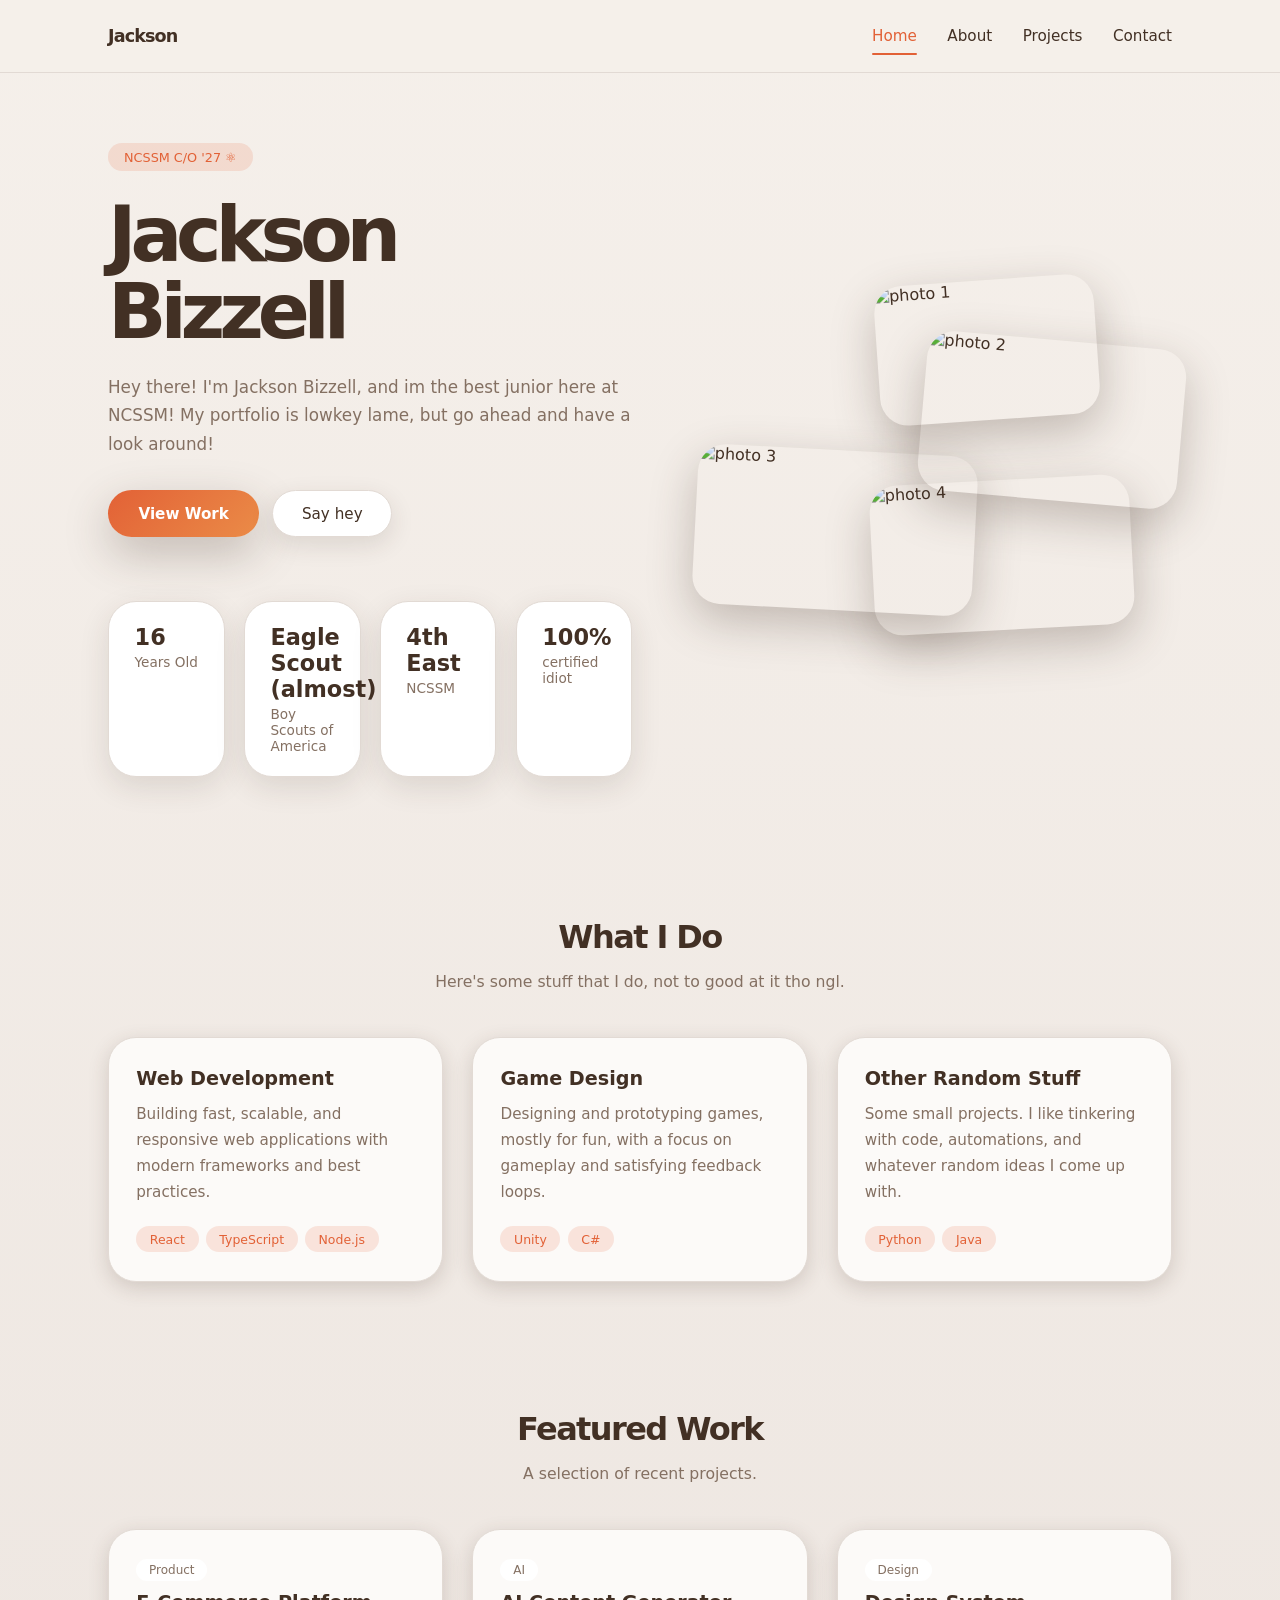
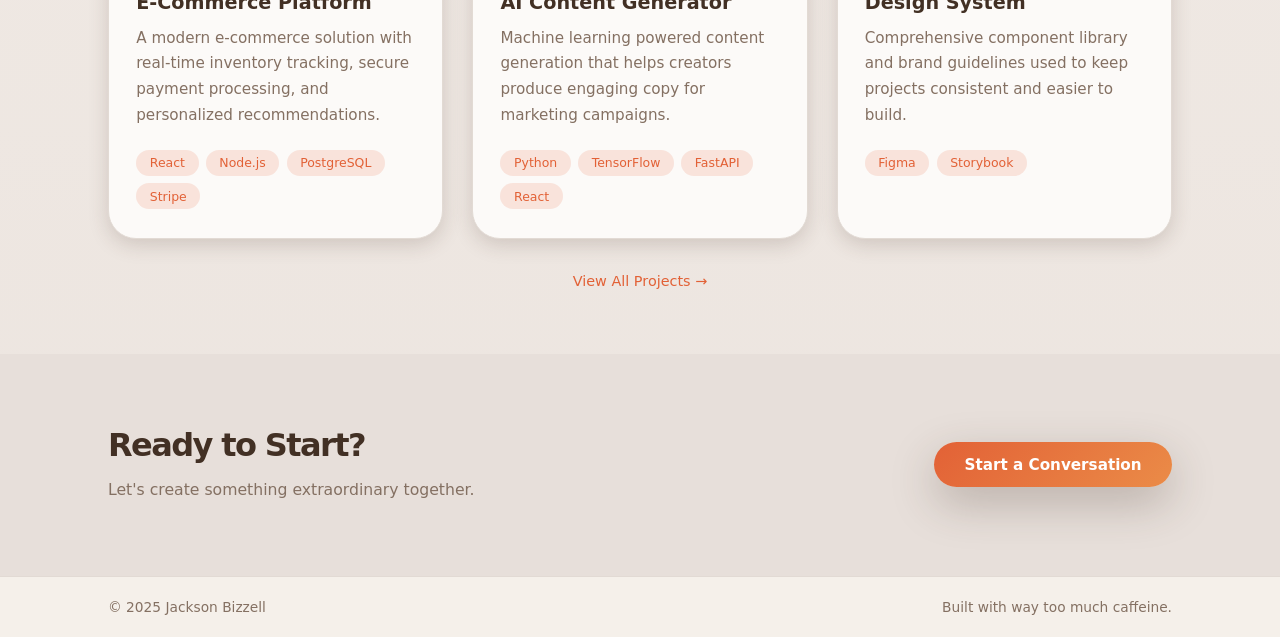
==== index.html @ 586aba02 "Add files via upload" ====
<!DOCTYPE html>
<html lang="en">
<head>
  <meta charset="UTF-8">
  <title>Jackson Bizzell – Portfolio</title>
  <meta name="viewport" content="width=device-width, initial-scale=1">
  <link rel="stylesheet" href="index.css">
</head>
<body>
  <div class="page">
    <header class="site-header">
      <div class="container header-inner">
        <a href="index.html" class="logo">Jackson</a>
        <nav class="nav-links">
          <a href="index.html" class="nav-link current">Home</a>
          <a href="about.html" class="nav-link">About</a>
          <a href="projects.html" class="nav-link">Projects</a>
          <a href="contact.html" class="nav-link">Contact</a>
        </nav>
      </div>
    </header>

    <main class="page-main">
      <section class="section-large hero">
        <div class="container hero-inner">
          <div>
            <div class="hero-badge">
              <span>NCSSM C/O '27 ⚛️</span>
            </div>
            <h1 class="hero-title">Jackson Bizzell</h1>
            <p class="hero-text">
              Hey there! I'm Jackson Bizzell, and im the best junior here at NCSSM!
              My portfolio is lowkey lame, but go ahead and have a look around!
            </p>
            <div class="hero-buttons">
              <a href="projects.html" class="button-primary">View Work</a>
              <a href="contact.html" class="button-outline">Say hey</a>
            </div>

            <div class="stat-row">
              <div class="stat-card">
                <div class="stat-value">16</div>
                <div class="stat-label">Years Old</div>
              </div>
              <div class="stat-card">
                <div class="stat-value">Eagle Scout (almost)</div>
                <div class="stat-label">Boy Scouts of America</div>
              </div>
              <div class="stat-card">
                <div class="stat-value">4th East</div>
                <div class="stat-label">NCSSM</div>
              </div>
              <div class="stat-card">
                <div class="stat-value">100%</div>
                <div class="stat-label">certified idiot</div>
              </div>
            </div>
          </div>

          <div class="hero-photos">
            <div class="hero-photo photo-top-left">
              <img src="sophie.jpeg" alt="photo 1">
            </div>
            <div class="hero-photo photo-top-right">
              <img src="Philmont.jpeg" alt="photo 2">
            </div>
            <div class="hero-photo photo-bottom-left">
              <img src="Ravens.jpeg" alt="photo 3">
            </div>
            <div class="hero-photo photo-bottom-right">
              <img src="Masters.jpeg" alt="photo 4">
            </div>
          </div>
        </div>
      </section>

      <section class="section">
        <div class="container">
          <div class="section-header">
            <h2 class="section-title">What I Do</h2>
            <p class="section-subtitle">
              Here's some stuff that I do, not to good at it tho ngl.
            </p>
          </div>

          <div class="grid-3">
            <article class="service-card">
              <h3 class="service-title">Web Development</h3>
              <p class="service-text">
                Building fast, scalable, and responsive web applications with modern
                frameworks and best practices.
              </p>
              <div class="tag-row">
                <span class="tag-pill">React</span>
                <span class="tag-pill">TypeScript</span>
                <span class="tag-pill">Node.js</span>
              </div>
            </article>

            <article class="service-card">
              <h3 class="service-title">Game Design</h3>
              <p class="service-text">
                Designing and prototyping games, mostly for fun, with a focus on gameplay
                and satisfying feedback loops.
              </p>
              <div class="tag-row">
                <span class="tag-pill">Unity</span>
                <span class="tag-pill">C#</span>
              </div>
            </article>

            <article class="service-card">
              <h3 class="service-title">Other Random Stuff</h3>
              <p class="service-text">
                Some small projects. I like tinkering with code, automations, and whatever
                random ideas I come up with.
              </p>
              <div class="tag-row">
                <span class="tag-pill">Python</span>
                <span class="tag-pill">Java</span>
              </div>
            </article>
          </div>
        </div>
      </section>

      <section class="section">
        <div class="container">
          <div class="section-header">
            <h2 class="section-title">Featured Work</h2>
            <p class="section-subtitle">
              A selection of recent projects.
            </p>
          </div>

          <div class="grid-3">
            <article class="project-card">
              <div class="project-badge">Product</div>
              <h3 class="project-title">E-Commerce Platform</h3>
              <p class="project-text">
                A modern e-commerce solution with real-time inventory tracking, secure
                payment processing, and personalized recommendations.
              </p>
              <div class="tag-row">
                <span class="tag-pill">React</span>
                <span class="tag-pill">Node.js</span>
                <span class="tag-pill">PostgreSQL</span>
                <span class="tag-pill">Stripe</span>
              </div>
            </article>

            <article class="project-card">
              <div class="project-badge">AI</div>
              <h3 class="project-title">AI Content Generator</h3>
              <p class="project-text">
                Machine learning powered content generation that helps creators produce
                engaging copy for marketing campaigns.
              </p>
              <div class="tag-row">
                <span class="tag-pill">Python</span>
                <span class="tag-pill">TensorFlow</span>
                <span class="tag-pill">FastAPI</span>
                <span class="tag-pill">React</span>
              </div>
            </article>

            <article class="project-card">
              <div class="project-badge">Design</div>
              <h3 class="project-title">Design System</h3>
              <p class="project-text">
                Comprehensive component library and brand guidelines used to keep
                projects consistent and easier to build.
              </p>
              <div class="tag-row">
                <span class="tag-pill">Figma</span>
                <span class="tag-pill">Storybook</span>
              </div>
            </article>
          </div>

          <div style="margin-top:2rem; text-align:center;">
            <a href="projects.html" class="button-link">
              <span>View All Projects →</span>
            </a>
          </div>
        </div>
      </section>

      <section class="section-muted cta">
        <div class="container cta-inner">
          <div class="cta-text">
            <h2 class="section-title">Ready to Start?</h2>
            <p class="section-subtitle">
              Let's create something extraordinary together.
            </p>
          </div>
          <div class="cta-buttons">
            <a href="contact.html" class="button-primary">Start a Conversation</a>
          </div>
        </div>
      </section>
    </main>

    <footer class="site-footer">
      <div class="container footer-inner">
        <span>© 2025 Jackson Bizzell</span>
        <span>Built with way too much caffeine.</span>
      </div>
    </footer>
  </div>
</body>
</html>
---- index.css ----
:root {
  --background: hsl(30 35% 94%);
  --foreground: hsl(25 30% 20%);
  --card: hsl(30 40% 98%);
  --muted: hsl(25 20% 88%);
  --muted-foreground: hsl(25 15% 45%);
  --accent: hsl(15 75% 55%);
  --accent-soft: hsla(15, 75%, 55%, 0.15);
  --accent-foreground: hsl(30 40% 98%);
  --border: hsl(25 20% 86%);
  --shadow-subtle: 0 6px 20px rgba(70, 50, 40, 0.18);
  --shadow-soft: 0 16px 45px rgba(70, 50, 40, 0.28);
  --radius-lg: 1.75rem;
  --radius-md: 1.25rem;
  --radius-pill: 999px;
}

*,
*::before,
*::after {
  box-sizing: border-box;
}

html,
body {
  margin: 0;
  padding: 0;
}

body {
  min-height: 100vh;
  font-family: system-ui, -apple-system, BlinkMacSystemFont, "SF Pro Text",
    "Segoe UI", sans-serif;
  color: var(--foreground);
  background: linear-gradient(
      180deg,
      hsl(30 35% 94%) 0%,
      hsl(25 25% 90%) 100%
    );
}

img {
  max-width: 100%;
  display: block;
}

a {
  color: inherit;
  text-decoration: none;
}

.page {
  min-height: 100vh;
  display: flex;
  flex-direction: column;
}

.container {
  width: 100%;
  max-width: 1120px;
  margin-inline: auto;
  padding-inline: 1.75rem;
}

.site-header {
  position: sticky;
  top: 0;
  z-index: 20;
  background: hsla(30, 35%, 94%, 0.96);
  border-bottom: 1px solid var(--border);
  backdrop-filter: blur(14px);
}

.header-inner {
  display: flex;
  align-items: center;
  justify-content: space-between;
  height: 72px;
}

.logo {
  font-size: 1.1rem;
  font-weight: 700;
  letter-spacing: -0.05em;
}

.nav-links {
  display: flex;
  align-items: center;
  gap: 1.9rem;
  font-size: 0.95rem;
}

.nav-link {
  position: relative;
  padding-block: 0.25rem;
}

.nav-link::after {
  content: "";
  position: absolute;
  left: 0;
  bottom: -0.4rem;
  width: 100%;
  height: 2px;
  border-radius: var(--radius-pill);
  background: var(--accent);
  transform-origin: left;
  transform: scaleX(0);
  transition: transform 0.18s ease;
}

.nav-link:hover::after {
  transform: scaleX(1);
}

.nav-link.current {
  color: var(--accent);
}

.nav-link.current::after {
  transform: scaleX(1);
}

.page-main {
  flex: 1;
}

/* Hero */

.section {
  padding-block: 4rem;
}

.section-large {
  padding-block: 4.8rem;
}

.hero {
  padding-top: 4.4rem;
}

.hero-inner {
  display: grid;
  grid-template-columns: minmax(0, 1.4fr) minmax(0, 1.3fr);
  align-items: center;
  gap: 3.3rem;
}

.hero-badge {
  display: inline-flex;
  align-items: center;
  gap: 0.4rem;
  padding: 0.4rem 1rem;
  border-radius: var(--radius-pill);
  background: var(--accent-soft);
  color: var(--accent);
  font-size: 0.8rem;
  font-weight: 500;
  margin-bottom: 1.6rem;
}

.hero-title {
  font-size: clamp(3.5rem, 7vw, 4.8rem);
  line-height: 1;
  letter-spacing: -0.08em;
  font-weight: 800;
  margin: 0 0 1.4rem;
}

.hero-text {
  font-size: 1.05rem;
  line-height: 1.7;
  color: var(--muted-foreground);
  max-width: 34rem;
  margin: 0 0 2rem;
}

.hero-buttons {
  display: flex;
  flex-wrap: wrap;
  gap: 0.8rem;
}

.button-primary {
  display: inline-flex;
  align-items: center;
  justify-content: center;
  padding: 0.85rem 1.9rem;
  border-radius: var(--radius-pill);
  background: linear-gradient(
    135deg,
    hsl(15 75% 55%),
    hsl(25 80% 60%)
  );
  color: white;
  font-size: 0.95rem;
  font-weight: 600;
  box-shadow: var(--shadow-soft);
  border: none;
}

.button-outline {
  display: inline-flex;
  align-items: center;
  justify-content: center;
  padding: 0.82rem 1.8rem;
  border-radius: var(--radius-pill);
  background: white;
  color: var(--foreground);
  font-size: 0.95rem;
  font-weight: 500;
  border: 1px solid var(--border);
  box-shadow: 0 8px 24px rgba(60, 40, 30, 0.12);
}

.button-link {
  display: inline-flex;
  align-items: center;
  gap: 0.3rem;
  font-size: 0.9rem;
  font-weight: 500;
  color: var(--accent);
}

.button-primary:hover,
.button-outline:hover {
  transform: translateY(-1px);
  box-shadow: 0 20px 50px rgba(60, 40, 30, 0.33);
}

/* Hero photos */

.hero-photos {
  position: relative;
  min-height: 320px;
}

.hero-photo {
  position: absolute;
  border-radius: 1.75rem;
  overflow: hidden;
  box-shadow: var(--shadow-soft);
}

.hero-photo img {
  width: 100%;
  height: 100%;
  object-fit: cover;
}

.photo-top-left {
  width: 220px;
  height: 140px;
  top: -20px;
  right: 75px;
  transform: rotate(-4deg);
}

.photo-top-right {
  width: 260px;
  height: 160px;
  top: 40px;
  right: -10px;
  transform: rotate(5deg);
}

.photo-bottom-left {
  width: 280px;
  height: 160px;
  bottom: 10px;
  left: 10px;
  transform: rotate(3deg);
}

.photo-bottom-right {
  width: 260px;
  height: 150px;
  bottom: -10px;
  right: 40px;
  transform: rotate(-3deg);
}

/* Stat row */

.stat-row {
  margin-top: 4rem;
  display: grid;
  grid-template-columns: repeat(4, minmax(0, 1fr));
  gap: 1.2rem;
}

.stat-card {
  padding: 1.4rem 1.6rem;
  background: white;
  border-radius: var(--radius-lg);
  border: 1px solid var(--border);
  box-shadow: 0 10px 30px rgba(60, 40, 30, 0.12);
}

.stat-value {
  font-size: 1.4rem;
  font-weight: 700;
  margin-bottom: 0.25rem;
}

.stat-label {
  font-size: 0.85rem;
  color: var(--muted-foreground);
}

/* Section headers */

.section-header {
  text-align: center;
  max-width: 560px;
  margin: 0 auto 2.6rem;
}

.section-title {
  font-size: 2rem;
  margin: 0 0 0.8rem;
  letter-spacing: -0.05em;
}

.section-subtitle {
  margin: 0;
  font-size: 0.98rem;
  color: var(--muted-foreground);
  line-height: 1.7;
}

/* Cards / grids */

.grid-3 {
  display: grid;
  grid-template-columns: repeat(3, minmax(0, 1fr));
  gap: 1.8rem;
}

.service-card,
.project-card,
.info-card {
  background: var(--card);
  border-radius: var(--radius-lg);
  border: 1px solid var(--border);
  box-shadow: var(--shadow-subtle);
  padding: 1.8rem 1.7rem;
}

.service-title,
.project-title,
.info-title {
  font-size: 1.2rem;
  margin: 0 0 0.75rem;
  font-weight: 600;
}

.service-text,
.project-text,
.info-text {
  margin: 0 0 1.3rem;
  font-size: 0.95rem;
  line-height: 1.7;
  color: var(--muted-foreground);
}

.tag-row {
  display: flex;
  flex-wrap: wrap;
  gap: 0.45rem;
}

.tag-pill {
  padding: 0.35rem 0.85rem;
  border-radius: var(--radius-pill);
  background: var(--accent-soft);
  color: var(--accent);
  font-size: 0.78rem;
  font-weight: 500;
}

/* CTA block */

.section-muted {
  background: var(--muted);
}

.cta {
  padding-block: 4.5rem;
}

.cta-inner {
  display: flex;
  justify-content: space-between;
  align-items: center;
  gap: 1.6rem;
}

.cta-text {
  max-width: 480px;
}

.cta-buttons {
  display: flex;
  flex-wrap: wrap;
  gap: 0.8rem;
}

/* About */

.about-main {
  padding-top: 4.4rem;
}

.about-layout {
  max-width: 720px;
}

.about-title {
  font-size: 3rem;
  margin: 0 0 1.6rem;
  letter-spacing: -0.07em;
}

.about-body {
  font-size: 1.02rem;
  line-height: 1.8;
  color: var(--muted-foreground);
}

.about-body p {
  margin: 0 0 1.3rem;
}

.about-stats-row {
  margin-top: 3rem;
  display: grid;
  grid-template-columns: repeat(3, minmax(0, 1fr));
  gap: 1.6rem;
}

.about-stat-card {
  background: white;
  border-radius: var(--radius-md);
  border: 1px solid var(--border);
  padding: 1.4rem 1.5rem;
  box-shadow: var(--shadow-subtle);
}

.about-stat-value {
  font-size: 1.35rem;
  font-weight: 700;
  margin-bottom: 0.3rem;
}

.about-stat-label {
  font-size: 0.86rem;
  color: var(--muted-foreground);
}

/* Projects page */

.projects-grid {
  margin-top: 2.6rem;
  display: grid;
  grid-template-columns: repeat(3, minmax(0, 1fr));
  gap: 1.8rem;
}

.project-badge {
  display: inline-block;
  margin-bottom: 0.6rem;
  padding: 0.25rem 0.8rem;
  border-radius: var(--radius-pill);
  background: white;
  font-size: 0.75rem;
  color: var(--muted-foreground);
}

/* Contact page */

.contact-main {
  padding-top: 4.4rem;
}

.contact-layout {
  display: grid;
  grid-template-columns: minmax(0, 1.1fr) minmax(0, 1.1fr);
  gap: 3rem;
  align-items: flex-start;
}

.contact-heading {
  font-size: 2rem;
  margin: 0 0 0.9rem;
  letter-spacing: -0.05em;
}

.contact-lead {
  margin: 0;
  font-size: 1rem;
  color: var(--muted-foreground);
  line-height: 1.7;
}

.contact-form {
  background: var(--card);
  border-radius: var(--radius-lg);
  border: 1px solid var(--border);
  padding: 2rem 1.9rem;
  box-shadow: var(--shadow-subtle);
}

.field-group {
  margin-bottom: 1.2rem;
}

.field-label {
  display: block;
  font-size: 0.9rem;
  font-weight: 500;
  margin-bottom: 0.3rem;
}

.field-input,
.field-textarea {
  width: 100%;
  border-radius: 0.9rem;
  border: 1px solid var(--border);
  padding: 0.7rem 0.95rem;
  font-size: 0.94rem;
  font-family: inherit;
  background: white;
}

.field-textarea {
  resize: vertical;
  min-height: 140px;
}

.form-footer {
  margin-top: 1.2rem;
}

/* Footer */

.site-footer {
  border-top: 1px solid var(--border);
  padding-block: 1.4rem;
  background: hsl(30 35% 94%);
}

.footer-inner {
  display: flex;
  align-items: center;
  justify-content: space-between;
  font-size: 0.86rem;
  color: var(--muted-foreground);
}

/* Responsive */

@media (max-width: 960px) {
  .hero-inner {
    grid-template-columns: minmax(0, 1fr);
  }

  .hero-photos {
    order: -1;
    min-height: 260px;
    margin-bottom: 1.4rem;
  }

  .photo-top-left {
    top: 0;
    right: auto;
    left: 28px;
  }

  .photo-top-right {
    top: 28px;
    right: 24px;
  }

  .photo-bottom-left {
    bottom: 0;
    left: 32px;
  }

  .photo-bottom-right {
    bottom: -8px;
    right: 32px;
  }

  .stat-row {
    grid-template-columns: repeat(2, minmax(0, 1fr));
  }

  .grid-3,
  .projects-grid {
    grid-template-columns: repeat(2, minmax(0, 1fr));
  }

  .about-stats-row {
    grid-template-columns: repeat(2, minmax(0, 1fr));
  }

  .cta-inner {
    flex-direction: column;
    align-items: flex-start;
  }

  .contact-layout {
    grid-template-columns: minmax(0, 1fr);
  }
}

@media (max-width: 720px) {
  .header-inner {
    padding-inline: 0.4rem;
  }

  .nav-links {
    gap: 1.1rem;
    font-size: 0.86rem;
  }

  .hero {
    padding-top: 3.6rem;
  }

  .stat-row {
    grid-template-columns: minmax(0, 1fr);
  }

  .grid-3,
  .projects-grid {
    grid-template-columns: minmax(0, 1fr);
  }

  .about-title {
    font-size: 2.4rem;
  }

  .footer-inner {
    flex-direction: column;
    align-items: flex-start;
    gap: 0.5rem;
  }
}
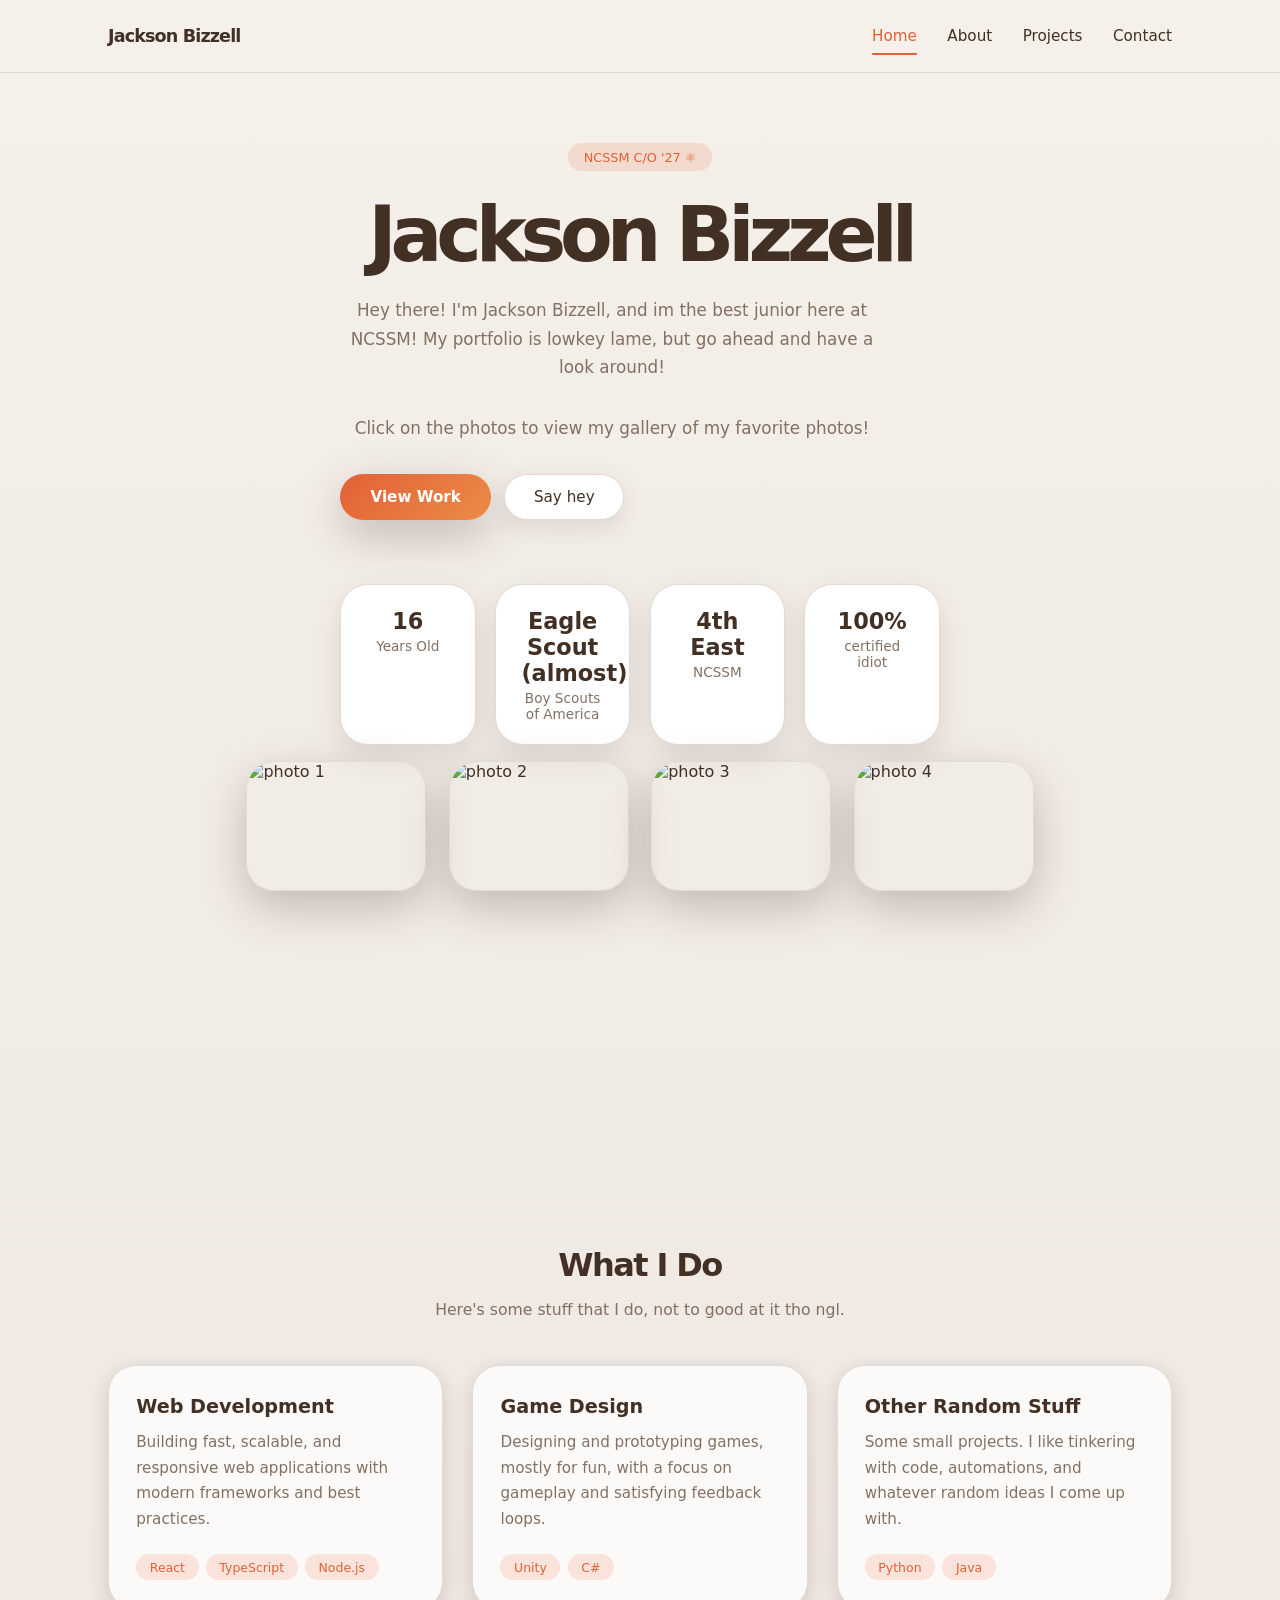
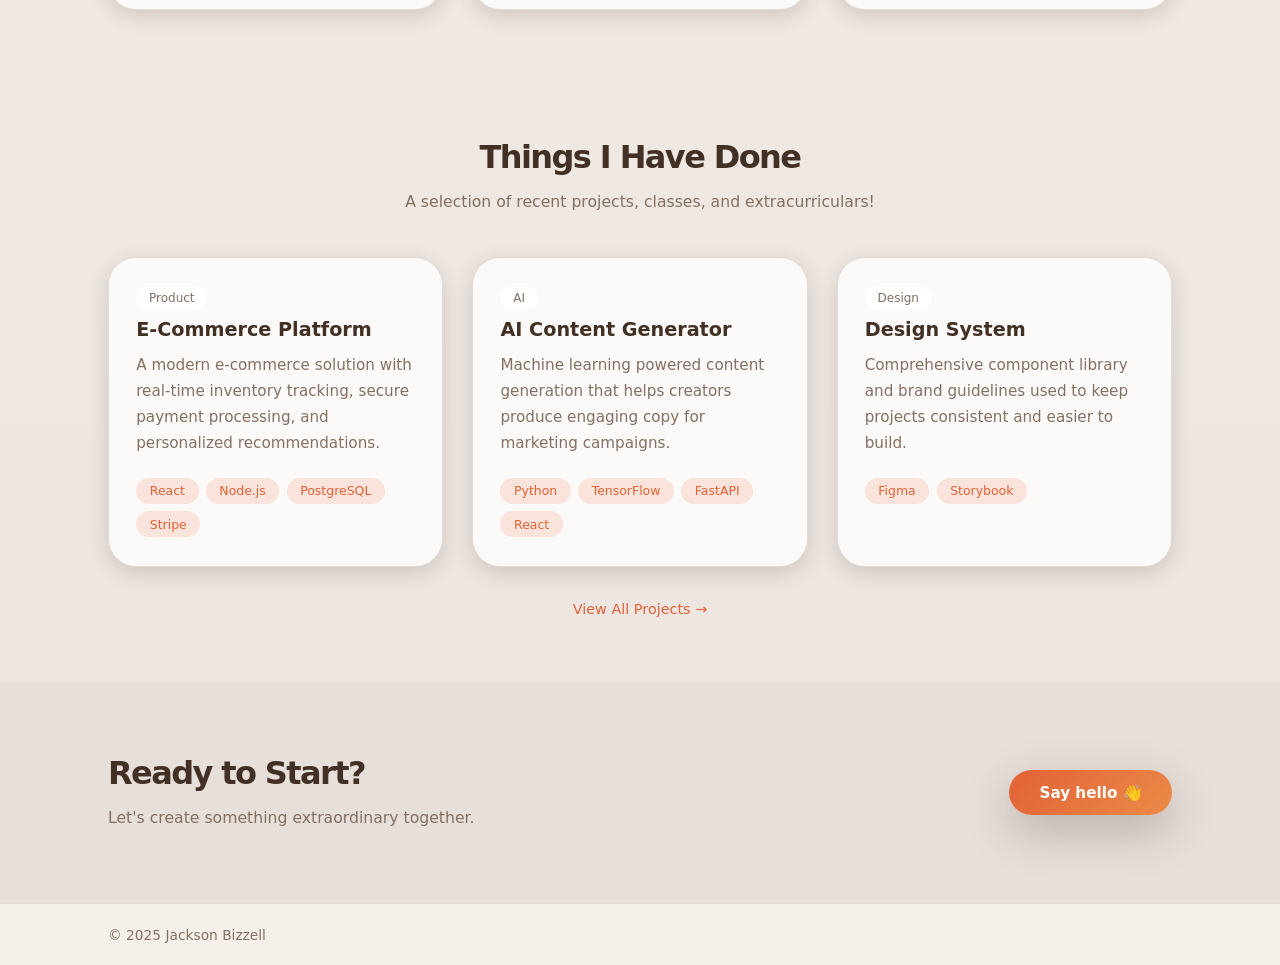
==== commit 417d7ae8: "Updates to various features + implementation of photo gallery" ====
--- a/index.html
+++ b/index.html
@@ -6,11 +6,12 @@
   <meta name="viewport" content="width=device-width, initial-scale=1">
   <link rel="stylesheet" href="index.css">
 </head>
+
 <body>
   <div class="page">
     <header class="site-header">
       <div class="container header-inner">
-        <a href="index.html" class="logo">Jackson</a>
+        <a href="index.html" class="logo">Jackson Bizzell</a>
         <nav class="nav-links">
           <a href="index.html" class="nav-link current">Home</a>
           <a href="about.html" class="nav-link">About</a>
@@ -32,6 +33,9 @@
               Hey there! I'm Jackson Bizzell, and im the best junior here at NCSSM!
               My portfolio is lowkey lame, but go ahead and have a look around!
             </p>
+            <p class="hero-text">
+              Click on the photos to view my gallery of my favorite photos!
+            </p>
             <div class="hero-buttons">
               <a href="projects.html" class="button-primary">View Work</a>
               <a href="contact.html" class="button-outline">Say hey</a>
@@ -58,19 +62,23 @@
           </div>
 
           <div class="hero-photos">
-            <div class="hero-photo photo-top-left">
+            <div class="hero-photo" data-title="Sophie" data-subtitle="Hanging out">
               <img src="sophie.jpeg" alt="photo 1">
             </div>
-            <div class="hero-photo photo-top-right">
+          
+            <div class="hero-photo" data-title="Philmont" data-subtitle="Hiking trip">
               <img src="Philmont.jpeg" alt="photo 2">
             </div>
-            <div class="hero-photo photo-bottom-left">
+          
+            <div class="hero-photo" data-title="Ravens Game" data-subtitle="Great day!">
               <img src="Ravens.jpeg" alt="photo 3">
             </div>
-            <div class="hero-photo photo-bottom-right">
+          
+            <div class="hero-photo" data-title="Masters" data-subtitle="Golf vibes">
               <img src="Masters.jpeg" alt="photo 4">
             </div>
           </div>
+          
         </div>
       </section>
 
@@ -127,9 +135,9 @@
       <section class="section">
         <div class="container">
           <div class="section-header">
-            <h2 class="section-title">Featured Work</h2>
+            <h2 class="section-title">Things I Have Done</h2>
             <p class="section-subtitle">
-              A selection of recent projects.
+              A selection of recent projects, classes, and extracurriculars!
             </p>
           </div>
 
@@ -195,7 +203,7 @@
             </p>
           </div>
           <div class="cta-buttons">
-            <a href="contact.html" class="button-primary">Start a Conversation</a>
+            <a href="contact.html" class="button-primary">Say hello 👋</a>
           </div>
         </div>
       </section>
@@ -204,9 +212,30 @@
     <footer class="site-footer">
       <div class="container footer-inner">
         <span>© 2025 Jackson Bizzell</span>
-        <span>Built with way too much caffeine.</span>
       </div>
     </footer>
   </div>
+
+  <!-- ========== PHOTO GALLERY ========== -->
+  <div id="photoModal" class="modal">
+    <div class="modal-content">
+  
+      <h2 class="modal-heading">My Photo Gallery!</h2>
+      <span class="modal-close">&times;</span>
+  
+      <div class="modal-arrow left-arrow">&#10094;</div>
+      <div class="modal-arrow right-arrow">&#10095;</div>
+  
+      <img id="modalImage" />
+  
+      <div class="modal-caption">
+        <h3 id="modalTitle"></h3>
+        <p id="modalSubtitle"></p>
+      </div>
+    </div>
+  </div>
+
+
+<script src="gallery.js"></script>
 </body>
 </html>
--- a/index.css
+++ b/index.css
@@ -140,11 +140,10 @@
   padding-top: 4.4rem;
 }
 
-.hero-inner {
-  display: grid;
-  grid-template-columns: minmax(0, 1.4fr) minmax(0, 1.3fr);
-  align-items: center;
-  gap: 3.3rem;
+.hero-inner > div:first-child {
+  text-align: center;
+  max-width: 600px;
+  margin: 0 auto;
 }
 
 .hero-badge {
@@ -231,23 +230,43 @@
 
 /* Hero photos */
 
+/* --- FIXED HERO PHOTO LAYOUT --- */
+
 .hero-photos {
   position: relative;
-  min-height: 320px;
-}
-
+  min-height: 360px;
+  display: flex;
+  justify-content: center;
+  gap: 1.4rem;
+  flex-wrap: wrap;
+  padding-top: 1rem;
+}
+
+/* Uniform card-style photos instead of chaos */
 .hero-photo {
-  position: absolute;
-  border-radius: 1.75rem;
+  width: 180px;
+  height: 130px;
+  border-radius: var(--radius-lg);
   overflow: hidden;
   box-shadow: var(--shadow-soft);
+  border: 1px solid var(--border);
+  cursor: pointer;
+  transition: transform 0.2s ease, box-shadow 0.2s ease;
+  position: relative;
+}
+
+.hero-photo:hover {
+  transform: translateY(-4px);
+  box-shadow: 0 22px 55px rgba(40, 25, 15, 0.28);
 }
 
 .hero-photo img {
+  object-fit: cover;
+  display: block;
   width: 100%;
   height: 100%;
-  object-fit: cover;
-}
+}
+
 
 .photo-top-left {
   width: 220px;
@@ -329,6 +348,32 @@
   color: var(--muted-foreground);
   line-height: 1.7;
 }
+
+.pill-container {
+  width: 100%;
+  display: flex;
+  justify-content: center;
+  margin-top: 5rem;
+  margin-bottom: 0.5rem;
+}
+
+.pill {
+  width: 92%;
+  max-width: 1280px;
+  aspect-ratio: 4 / 1.3;
+  background: var(--card);
+  border-radius: 20px;
+  overflow: hidden;
+  box-shadow: var(--shadow-soft);
+  border: 1px solid var(--border);
+}
+
+.pill img {
+  width: 100%;
+  height: 100%;
+  object-fit: cover;
+}
+
 
 /* Cards / grids */
 
@@ -410,7 +455,7 @@
 /* About */
 
 .about-main {
-  padding-top: 4.4rem;
+  padding-top: 1rem;
 }
 
 .about-layout {
@@ -543,8 +588,6 @@
   margin-top: 1.2rem;
 }
 
-/* Footer */
-
 .site-footer {
   border-top: 1px solid var(--border);
   padding-block: 1.4rem;
@@ -649,3 +692,112 @@
     gap: 0.5rem;
   }
 }
+
+/* ==== MODAL GALLERY ==== */
+
+.modal {
+  display: none;
+  position: fixed;
+  inset: 0;
+  background: rgba(0, 0, 0, 0.65);
+  backdrop-filter: blur(4px);
+  z-index: 999;
+  justify-content: center;
+  align-items: center;
+}
+
+.modal-content {
+  width: 75vw;
+  max-width: 1000px;
+  background: white;
+  border-radius: var(--radius-lg);
+  overflow: hidden;
+  box-shadow: var(--shadow-soft);
+  animation: fadeIn 0.25s ease;
+}
+
+.modal-heading {
+  margin: 0;
+  padding: 1rem 1.5rem 0.5rem;
+  font-size: 1.8rem;
+  font-weight: 700;
+  text-align: center;
+  color: var(--foreground);
+}
+
+
+.modal-close {
+  position: absolute;
+  top: 1.1rem;
+  right: 1.3rem;
+  font-size: 2rem;
+  cursor: pointer;
+  color: white;
+}
+
+.modal-content img {
+  width: 100%;
+  height: 70vh;
+  object-fit: cover;
+}
+
+.modal-caption {
+  padding: 1.2rem 1.6rem;
+  background: var(--card);
+  border-top: 1px solid var(--border);
+}
+
+.modal-caption h3 {
+  margin: 0 0 0.3rem 0;
+  font-size: 1.3rem;
+}
+
+.modal-caption p {
+  margin: 0;
+  font-size: 0.95rem;
+  color: var(--muted-foreground);
+}
+
+@keyframes fadeIn {
+  from { opacity: 0; transform: scale(0.95); }
+  to { opacity: 1; transform: scale(1); }
+}
+
+/* ===== SLIDESHOW ARROWS ===== */
+
+.modal-arrow {
+  position: absolute;
+  top: 50%;
+  transform: translateY(-50%);
+  font-size: 3rem;
+  font-weight: bold;
+  color: rgba(255, 255, 255, 0.8);
+  cursor: pointer;
+  padding: 0.5rem 1rem;
+  user-select: none;
+  transition: opacity 0.2s ease;
+  z-index: 1001;
+}
+
+.modal-arrow:hover {
+  color: white;
+}
+
+.left-arrow {
+  left: 1rem;
+}
+
+.right-arrow {
+  right: 1rem;
+}
+
+/* smooth fade animation between slides */
+.modal-image-fade {
+  animation: fadeSlide 0.25s ease;
+}
+
+@keyframes fadeSlide {
+  from { opacity: 0; }
+  to { opacity: 1; }
+}
+
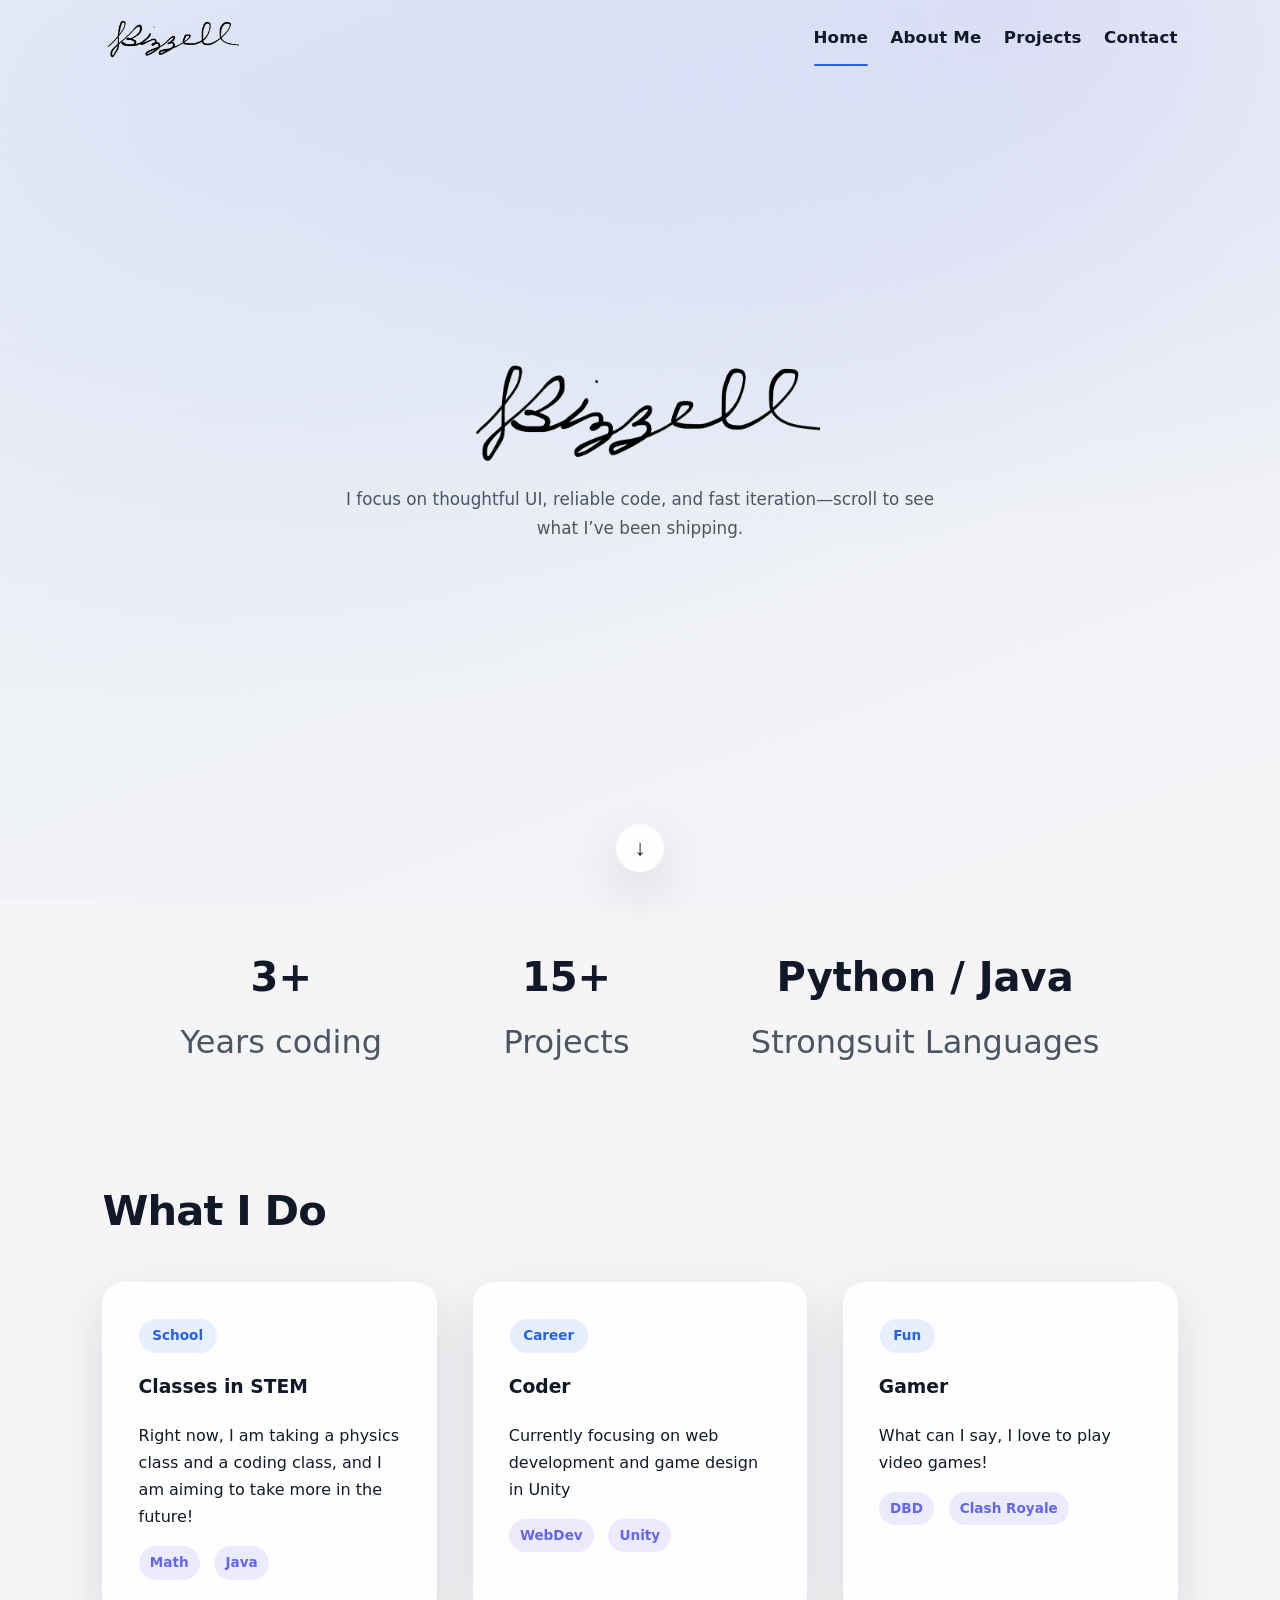
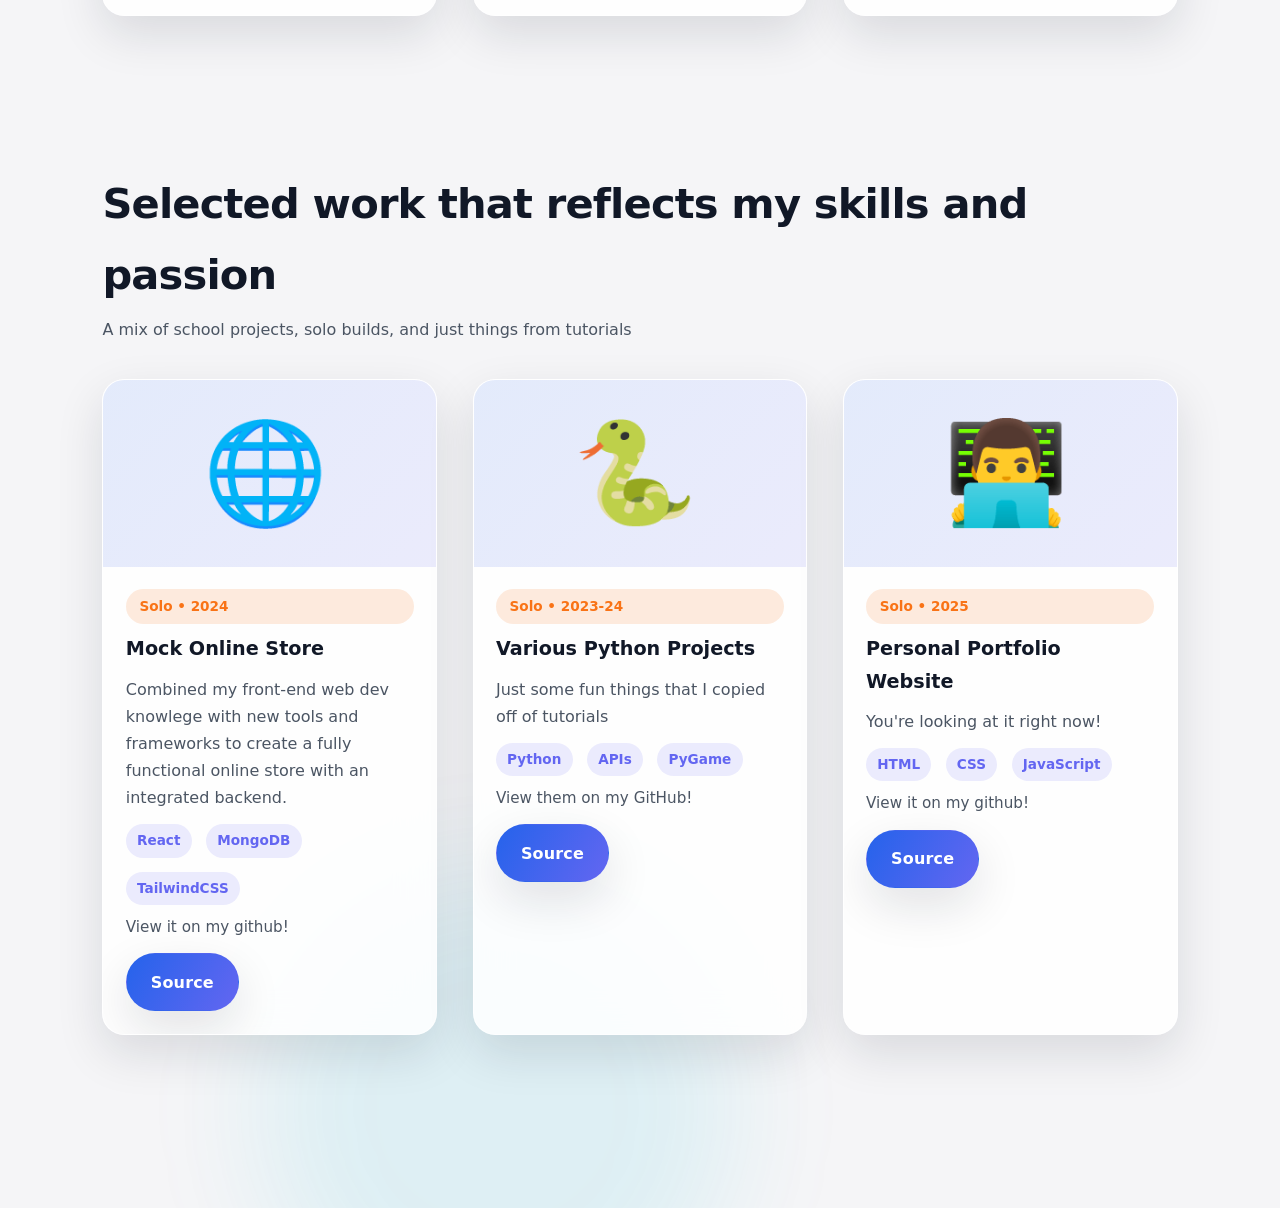
==== commit dae1e098: "Finished Protfolio Website Prototype" ====
--- a/index.html
+++ b/index.html
@@ -2,240 +2,216 @@
 <html lang="en">
 <head>
   <meta charset="UTF-8">
+  <meta name="viewport" content="width=device-width, initial-scale=1.0">
   <title>Jackson Bizzell – Portfolio</title>
-  <meta name="viewport" content="width=device-width, initial-scale=1">
   <link rel="stylesheet" href="index.css">
 </head>
-
 <body>
   <div class="page">
     <header class="site-header">
       <div class="container header-inner">
-        <a href="index.html" class="logo">Jackson Bizzell</a>
-        <nav class="nav-links">
-          <a href="index.html" class="nav-link current">Home</a>
-          <a href="about.html" class="nav-link">About</a>
-          <a href="projects.html" class="nav-link">Projects</a>
-          <a href="contact.html" class="nav-link">Contact</a>
+        <a class="logo" href="index.html">
+          <img src="photos/signature.png" alt="Jackson Bizzell signature">
+          <span class="sr-only">Jackson Bizzell</span>
+        </a>
+        <nav class="nav-links" id="navMenu">
+          <a class="nav-link active" href="index.html">Home</a>
+          <a class="nav-link" href="about.html">About Me</a>
+          <a class="nav-link" href="projects.html">Projects</a>
+          <a class="nav-link" href="contact.html">Contact</a>
         </nav>
+        <button class="nav-toggle" id="navToggle" aria-label="Toggle menu">
+          …
+        </button>
       </div>
     </header>
 
+    <div class="bg-accents">
+      <div class="blob blob-1"></div>
+      <div class="blob blob-2"></div>
+      <div class="blob blob-3"></div>
+    </div>
+
     <main class="page-main">
-      <section class="section-large hero">
-        <div class="container hero-inner">
-          <div>
-            <div class="hero-badge">
-              <span>NCSSM C/O '27 ⚛️</span>
-            </div>
-            <h1 class="hero-title">Jackson Bizzell</h1>
-            <p class="hero-text">
-              Hey there! I'm Jackson Bizzell, and im the best junior here at NCSSM!
-              My portfolio is lowkey lame, but go ahead and have a look around!
-            </p>
-            <p class="hero-text">
-              Click on the photos to view my gallery of my favorite photos!
-            </p>
-            <div class="hero-buttons">
-              <a href="projects.html" class="button-primary">View Work</a>
-              <a href="contact.html" class="button-outline">Say hey</a>
-            </div>
-
-            <div class="stat-row">
-              <div class="stat-card">
-                <div class="stat-value">16</div>
-                <div class="stat-label">Years Old</div>
-              </div>
-              <div class="stat-card">
-                <div class="stat-value">Eagle Scout (almost)</div>
-                <div class="stat-label">Boy Scouts of America</div>
-              </div>
-              <div class="stat-card">
-                <div class="stat-value">4th East</div>
-                <div class="stat-label">NCSSM</div>
-              </div>
-              <div class="stat-card">
-                <div class="stat-value">100%</div>
-                <div class="stat-label">certified idiot</div>
-              </div>
-            </div>
-          </div>
-
-          <div class="hero-photos">
-            <div class="hero-photo" data-title="Sophie" data-subtitle="Hanging out">
-              <img src="sophie.jpeg" alt="photo 1">
-            </div>
-          
-            <div class="hero-photo" data-title="Philmont" data-subtitle="Hiking trip">
-              <img src="Philmont.jpeg" alt="photo 2">
-            </div>
-          
-            <div class="hero-photo" data-title="Ravens Game" data-subtitle="Great day!">
-              <img src="Ravens.jpeg" alt="photo 3">
-            </div>
-          
-            <div class="hero-photo" data-title="Masters" data-subtitle="Golf vibes">
-              <img src="Masters.jpeg" alt="photo 4">
-            </div>
-          </div>
-          
+      <section class="hero">
+        <div class="container">
+          <div class="hero-media">
+            <img src="photos/background.jpg" alt="Hero background">
+            <div class="hero-overlay"></div>
+            <div class="hero-content">
+              <div class="hero-text-block hero-text-overlay reveal-left">
+                <h1 class="hero-title">Hey there 👋,</h1>
+                <h1 class="hero-title"> I'm Jackson</h1>
+                <p class="hero-subtitle">I'm a student interested in every aspect of tech!</p>
+                <div class="hero-actions reveal-up reveal-delay-1">
+                  <a class="btn btn-primary" href="projects.html">View My Work</a>
+                  <a class="btn btn-ghost" href="contact.html">Contact Me</a>
+                </div>
+              </div>
+
+              <div class="hero-mini-cards reveal-right">
+                <div class="mini-card with-bg-thumb reveal-up">
+                  <div class="mini-card-body">
+                    <h4>16</h4>
+                    <p>Years old</p>
+                  </div>
+                </div>
+                <div class="mini-card with-bg-thumb reveal-up reveal-delay-1">
+                  <div class="mini-card-body">
+                    <h4>NCSSM</h4>
+                    <p>C/O 2027</p>
+                  </div>
+                </div>
+                <div class="mini-card with-bg-thumb reveal-up reveal-delay-2">
+                  <div class="mini-card-body">
+                    <h4>Eagle Scout</h4>
+                    <p>Troop 124, Clayton, NC</p>
+                  </div>
+                </div>
+              </div>
+            </div>
+          </div>
         </div>
       </section>
 
+      
+
       <section class="section">
         <div class="container">
-          <div class="section-header">
-            <h2 class="section-title">What I Do</h2>
-            <p class="section-subtitle">
-              Here's some stuff that I do, not to good at it tho ngl.
-            </p>
-          </div>
-
-          <div class="grid-3">
-            <article class="service-card">
-              <h3 class="service-title">Web Development</h3>
-              <p class="service-text">
-                Building fast, scalable, and responsive web applications with modern
-                frameworks and best practices.
-              </p>
-              <div class="tag-row">
-                <span class="tag-pill">React</span>
-                <span class="tag-pill">TypeScript</span>
-                <span class="tag-pill">Node.js</span>
-              </div>
-            </article>
-
-            <article class="service-card">
-              <h3 class="service-title">Game Design</h3>
-              <p class="service-text">
-                Designing and prototyping games, mostly for fun, with a focus on gameplay
-                and satisfying feedback loops.
-              </p>
-              <div class="tag-row">
-                <span class="tag-pill">Unity</span>
-                <span class="tag-pill">C#</span>
-              </div>
-            </article>
-
-            <article class="service-card">
-              <h3 class="service-title">Other Random Stuff</h3>
-              <p class="service-text">
-                Some small projects. I like tinkering with code, automations, and whatever
-                random ideas I come up with.
-              </p>
-              <div class="tag-row">
-                <span class="tag-pill">Python</span>
-                <span class="tag-pill">Java</span>
-              </div>
-            </article>
+          <div class="stat-row hero-stats">
+            <div class="stat-card reveal-up">
+              <div class="stat-value">3+</div>
+              <div class="stat-label">Years coding</div>
+            </div>
+            <div class="stat-card reveal-up reveal-delay-1">
+              <div class="stat-value">15+</div>
+              <div class="stat-label">Projects</div>
+            </div>
+            <div class="stat-card reveal-up reveal-delay-2">
+              <div class="stat-value">Python / Java</div>
+              <div class="stat-label">Strongsuit Languages</div>
+            </div>
           </div>
         </div>
       </section>
 
-      <section class="section">
+      <section class="section" id="focus">
         <div class="container">
-          <div class="section-header">
-            <h2 class="section-title">Things I Have Done</h2>
-            <p class="section-subtitle">
-              A selection of recent projects, classes, and extracurriculars!
-            </p>
-          </div>
-
-          <div class="grid-3">
-            <article class="project-card">
-              <div class="project-badge">Product</div>
-              <h3 class="project-title">E-Commerce Platform</h3>
-              <p class="project-text">
-                A modern e-commerce solution with real-time inventory tracking, secure
-                payment processing, and personalized recommendations.
-              </p>
-              <div class="tag-row">
-                <span class="tag-pill">React</span>
-                <span class="tag-pill">Node.js</span>
-                <span class="tag-pill">PostgreSQL</span>
-                <span class="tag-pill">Stripe</span>
+          <div class="section-header reveal-up">
+            <h2 class="section-title">What I Do</h2>
+          </div>
+          <div class="grid grid-3">
+            <article class="card reveal-up">
+              <div class="pill">School</div>
+              <h3>Classes in STEM</h3>
+              <p>Right now, I am taking a physics class and a coding class, and I am aiming to take more in the future!</p>
+              <div class="project-actions">
+                <span class="tag">Math</span>
+                <span class="tag">Java</span>
               </div>
             </article>
-
-            <article class="project-card">
-              <div class="project-badge">AI</div>
-              <h3 class="project-title">AI Content Generator</h3>
-              <p class="project-text">
-                Machine learning powered content generation that helps creators produce
-                engaging copy for marketing campaigns.
-              </p>
-              <div class="tag-row">
-                <span class="tag-pill">Python</span>
-                <span class="tag-pill">TensorFlow</span>
-                <span class="tag-pill">FastAPI</span>
-                <span class="tag-pill">React</span>
+            <article class="card reveal-up reveal-delay-1">
+              <div class="pill">Career</div>
+              <h3>Coder</h3>
+              <p>Currently focusing on web development and game design in Unity</p>
+              <div class="project-actions">
+                <span class="tag">WebDev</span>
+                <span class="tag">Unity</span>
               </div>
             </article>
-
-            <article class="project-card">
-              <div class="project-badge">Design</div>
-              <h3 class="project-title">Design System</h3>
-              <p class="project-text">
-                Comprehensive component library and brand guidelines used to keep
-                projects consistent and easier to build.
-              </p>
-              <div class="tag-row">
-                <span class="tag-pill">Figma</span>
-                <span class="tag-pill">Storybook</span>
+            <article class="card reveal-up reveal-delay-2">
+              <div class="pill">Fun</div>
+              <h3>Gamer</h3>
+              <p>What can I say, I love to play video games!</p>
+              <div class="project-actions">
+                <span class="tag">DBD</span>
+                <span class="tag">Clash Royale</span>
               </div>
             </article>
-          </div>
-
-          <div style="margin-top:2rem; text-align:center;">
-            <a href="projects.html" class="button-link">
-              <span>View All Projects →</span>
-            </a>
           </div>
         </div>
       </section>
 
-      <section class="section-muted cta">
-        <div class="container cta-inner">
-          <div class="cta-text">
-            <h2 class="section-title">Ready to Start?</h2>
-            <p class="section-subtitle">
-              Let's create something extraordinary together.
-            </p>
-          </div>
-          <div class="cta-buttons">
-            <a href="contact.html" class="button-primary">Say hello 👋</a>
-          </div>
-        </div>
-      </section>
+      <section class="section">
+        <section class="section">
+          <div class="container">
+            <div class="section-header reveal-up">
+              <h1 class="section-title">Selected work that reflects my skills and passion</h1>
+              <p class="section-subtitle">A mix of school projects, solo builds, and just things from tutorials</p>
+            </div>
+  
+            <div class="project-grid">
+              <article class="card project-card reveal-up">
+                <div class="project-media">
+                  🌐
+                </div>
+                <div class="project-body">
+                  <div class="pill tag-warm">Solo • 2024</div>
+                  <h3 class="project-title">Mock Online Store</h3>
+                  <p class="project-text">Combined my front-end web dev knowlege with new tools and frameworks to create a fully functional online store with an integrated backend.</p>
+                  <div class="project-actions">
+                    <span class="tag">React</span>
+                    <span class="tag">MongoDB</span>
+                    <span class="tag">TailwindCSS</span>
+                  </div>
+                  <div class="project-meta">View it on my github!</div>
+                  <div class="project-actions">
+                    <a class="btn btn-primary" href="">Source</a>
+                  </div>
+                </div>
+              </article>
+  
+              <article class="card project-card reveal-up reveal-delay-1">
+                <div class="project-media">
+                  🐍
+                </div>
+                <div class="project-body">
+                  <div class="pill tag-warm">Solo • 2023-24</div>
+                  <h3 class="project-title">Various Python Projects</h3>
+                  <p class="project-text">Just some fun things that I copied off of tutorials</p>
+                  <div class="project-actions">
+                    <span class="tag">Python</span>
+                    <span class="tag">APIs</span>
+                    <span class="tag">PyGame</span>
+                  </div>
+                  <div class="project-meta">View them on my GitHub!</div>
+                  <div class="project-actions">
+                    <a class="btn btn-primary" href="https://github.com/J-Bizzy/Python_Project">Source</a>
+                  </div>
+                </div>
+              </article>
+  
+              <article class="card project-card reveal-up reveal-delay-2">
+                <div class="project-media">
+                  👨‍💻
+                </div>
+                <div class="project-body">
+                  <div class="pill tag-warm">Solo • 2025</div>
+                  <h3 class="project-title">Personal Portfolio Website</h3>
+                  <p class="project-text">You're looking at it right now!</p>
+                  <div class="project-actions">
+                    <span class="tag">HTML</span>
+                    <span class="tag">CSS</span>
+                    <span class="tag">JavaScript</span>
+                  </div>
+                  <div class="project-meta">View it on my github!</div>
+                  <div class="project-actions">
+                    <a class="btn btn-primary" href="https://github.com/J-Bizzy/J-Bizzy.github.io">Source</a>
+                  </div>
+                </div>
+              </article>
+            </div>
+          </div>
+        </section>
     </main>
 
     <footer class="site-footer">
-      <div class="container footer-inner">
+      <div class="container footer-inner reveal-up">
         <span>© 2025 Jackson Bizzell</span>
+        <span>Have a great rest of your day 🙂</span>
       </div>
     </footer>
   </div>
-
-  <!-- ========== PHOTO GALLERY ========== -->
-  <div id="photoModal" class="modal">
-    <div class="modal-content">
-  
-      <h2 class="modal-heading">My Photo Gallery!</h2>
-      <span class="modal-close">&times;</span>
-  
-      <div class="modal-arrow left-arrow">&#10094;</div>
-      <div class="modal-arrow right-arrow">&#10095;</div>
-  
-      <img id="modalImage" />
-  
-      <div class="modal-caption">
-        <h3 id="modalTitle"></h3>
-        <p id="modalSubtitle"></p>
-      </div>
-    </div>
-  </div>
-
-
-<script src="gallery.js"></script>
+  <script src="main.js"></script>
 </body>
 </html>
--- a/index.css
+++ b/index.css
@@ -1,18 +1,36 @@
 :root {
-  --background: hsl(30 35% 94%);
-  --foreground: hsl(25 30% 20%);
-  --card: hsl(30 40% 98%);
-  --muted: hsl(25 20% 88%);
-  --muted-foreground: hsl(25 15% 45%);
-  --accent: hsl(15 75% 55%);
-  --accent-soft: hsla(15, 75%, 55%, 0.15);
-  --accent-foreground: hsl(30 40% 98%);
-  --border: hsl(25 20% 86%);
-  --shadow-subtle: 0 6px 20px rgba(70, 50, 40, 0.18);
-  --shadow-soft: 0 16px 45px rgba(70, 50, 40, 0.28);
-  --radius-lg: 1.75rem;
-  --radius-md: 1.25rem;
+  /* Color system */
+  --bg: #f5f5f7;
+  --bg-alt: #eef1f6;
+  --text-main: #111827;
+  --text-muted: #4b5563;
+  --accent: #2563eb;
+  --accent-2: #6366f1;
+  --accent-warm: #f97316;
+  --card-bg: rgba(255, 255, 255, 0.85);
+  --card-border: rgba(255, 255, 255, 0.6);
+  --shadow-soft: 0 18px 48px rgba(17, 24, 39, 0.12);
+  --shadow-strong: 0 30px 70px rgba(17, 24, 39, 0.18);
+
+  /* Typography */
+  --font-size-body: 1rem;
+  --font-size-sm: 0.92rem;
+  --font-size-h1: clamp(3rem, 6vw, 4.2rem);
+  --font-size-h2: clamp(2rem, 4vw, 2.6rem);
+  --font-size-h3: 1.25rem;
+
+  /* Radius & spacing */
+  --radius-lg: 22px;
+  --radius-md: 14px;
   --radius-pill: 999px;
+  --space-xs: 0.5rem;
+  --space-sm: 0.9rem;
+  --space-md: 1.4rem;
+  --space-lg: 2.2rem;
+  --space-xl: 3.2rem;
+  --reveal-distance: 26px;
+  --reveal-duration: 0.75s;
+  --reveal-ease: cubic-bezier(0.22, 1, 0.36, 1);
 }
 
 *,
@@ -28,20 +46,18 @@
 }
 
 body {
+  background: var(--bg);
+  color: var(--text-main);
+  font-family: "Inter", system-ui, -apple-system, BlinkMacSystemFont, "Segoe UI", sans-serif;
+  font-size: var(--font-size-body);
+  line-height: 1.7;
+  -webkit-font-smoothing: antialiased;
   min-height: 100vh;
-  font-family: system-ui, -apple-system, BlinkMacSystemFont, "SF Pro Text",
-    "Segoe UI", sans-serif;
-  color: var(--foreground);
-  background: linear-gradient(
-      180deg,
-      hsl(30 35% 94%) 0%,
-      hsl(25 25% 90%) 100%
-    );
-}
-
-img {
-  max-width: 100%;
-  display: block;
+}
+
+a.frame-lock,
+body.frame-lock {
+  overflow: hidden;
 }
 
 a {
@@ -49,755 +65,888 @@
   text-decoration: none;
 }
 
+img {
+  display: block;
+  max-width: 100%;
+}
+
+/* Layout helpers */
 .page {
   min-height: 100vh;
   display: flex;
   flex-direction: column;
-}
+  position: relative;
+  overflow-x: hidden;
+}
+
 
 .container {
   width: 100%;
   max-width: 1120px;
-  margin-inline: auto;
-  padding-inline: 1.75rem;
-}
-
+  margin: 0 auto;
+  padding: 0 var(--space-md);
+}
+
+.section {
+  padding: var(--space-xl) 0;
+}
+
+.grid {
+  display: grid;
+  gap: var(--space-lg);
+}
+
+.grid-2 {
+  grid-template-columns: repeat(2, minmax(0, 1fr));
+}
+
+.grid-3 {
+  grid-template-columns: repeat(3, minmax(0, 1fr));
+}
+
+/* Nav */
 .site-header {
   position: sticky;
   top: 0;
-  z-index: 20;
-  background: hsla(30, 35%, 94%, 0.96);
-  border-bottom: 1px solid var(--border);
-  backdrop-filter: blur(14px);
+  z-index: 120;
 }
 
 .header-inner {
   display: flex;
   align-items: center;
   justify-content: space-between;
-  height: 72px;
+  height: 76px;
 }
 
 .logo {
-  font-size: 1.1rem;
-  font-weight: 700;
-  letter-spacing: -0.05em;
+  font-weight: 800;
+  letter-spacing: -0.04em;
+  font-size: 1.28rem;
+}
+
+.logo img {
+  height: 40px;
+  width: auto;
+  display: block;
 }
 
 .nav-links {
   display: flex;
+  gap: var(--space-md);
   align-items: center;
-  gap: 1.9rem;
-  font-size: 0.95rem;
+  font-size: 1.04rem;
 }
 
 .nav-link {
   position: relative;
-  padding-block: 0.25rem;
+  font-weight: 600;
+  letter-spacing: 0.01em;
+  padding: 6px 0;
 }
 
 .nav-link::after {
   content: "";
   position: absolute;
   left: 0;
-  bottom: -0.4rem;
+  bottom: -8px;
   width: 100%;
   height: 2px;
+  background: var(--accent);
   border-radius: var(--radius-pill);
-  background: var(--accent);
+  transform: scaleX(0);
   transform-origin: left;
-  transform: scaleX(0);
   transition: transform 0.18s ease;
 }
 
-.nav-link:hover::after {
+.nav-link:hover::after,
+.nav-link.active::after {
   transform: scaleX(1);
 }
 
-.nav-link.current {
-  color: var(--accent);
-}
-
-.nav-link.current::after {
-  transform: scaleX(1);
-}
-
-.page-main {
-  flex: 1;
-}
-
-/* Hero */
-
-.section {
-  padding-block: 4rem;
-}
-
-.section-large {
-  padding-block: 4.8rem;
-}
-
-.hero {
-  padding-top: 4.4rem;
-}
-
-.hero-inner > div:first-child {
-  text-align: center;
-  max-width: 600px;
-  margin: 0 auto;
-}
-
-.hero-badge {
+.nav-toggle {
+  display: none;
+  background: rgba(255, 255, 255, 0.8);
+  border: 1px solid var(--card-border);
+  padding: 0.55rem 0.7rem;
+  border-radius: 12px;
+  box-shadow: var(--shadow-soft);
+  cursor: pointer;
+}
+
+.nav-toggle span {
+  display: block;
+  width: 20px;
+  height: 2px;
+  background: var(--text-main);
+  margin: 4px 0;
+  transition: transform 0.2s ease;
+}
+
+/* Buttons */
+.btn {
+  display: inline-flex;
+  align-items: center;
+  justify-content: center;
+  gap: 0.45rem;
+  padding: 0.9rem 1.5rem;
+  border-radius: var(--radius-pill);
+  font-weight: 700;
+  letter-spacing: 0.01em;
+  border: 1px solid transparent;
+  cursor: pointer;
+  transition: transform 0.18s ease, box-shadow 0.2s ease, border-color 0.2s ease, background 0.2s ease;
+}
+
+.btn-primary {
+  background: linear-gradient(120deg, var(--accent), var(--accent-2));
+  color: #fff;
+  box-shadow: var(--shadow-soft);
+}
+
+.btn-ghost {
+  background: transparent;
+  color: var(--text-main);
+  border-color: rgba(17, 24, 39, 0.8);
+  border-width: 2px;
+}
+
+.btn:hover {
+  transform: translateY(-2px);
+  box-shadow: var(--shadow-strong);
+}
+
+/* Cards */
+.card {
+  background: var(--card-bg);
+  border: 1px solid var(--card-border);
+  backdrop-filter: blur(18px);
+  border-radius: var(--radius-lg);
+  box-shadow: var(--shadow-soft);
+  padding: var(--space-lg);
+  position: relative;
+  overflow: hidden;
+}
+
+.card:hover {
+  transform: translateY(-2px);
+}
+
+.pill {
   display: inline-flex;
   align-items: center;
   gap: 0.4rem;
-  padding: 0.4rem 1rem;
+  padding: 0.35rem 0.85rem;
   border-radius: var(--radius-pill);
-  background: var(--accent-soft);
+  background: rgba(37, 99, 235, 0.1);
   color: var(--accent);
-  font-size: 0.8rem;
-  font-weight: 500;
-  margin-bottom: 1.6rem;
+  font-weight: 600;
+  font-size: 0.85rem;
+}
+
+.tag {
+  display: inline-flex;
+  align-items: center;
+  padding: 0.32rem 0.7rem;
+  border-radius: var(--radius-pill);
+  background: rgba(99, 102, 241, 0.12);
+  color: var(--accent-2);
+  font-weight: 600;
+  font-size: 0.85rem;
+}
+
+.tag-warm {
+  background: rgba(249, 115, 22, 0.14);
+  color: var(--accent-warm);
+}
+
+/* Hero */
+.hero {
+  padding: var(--space-lg) 0;
+  position: relative;
+}
+
+.hero-media {
+  position: relative;
+  width: 100%;
+  border-radius: 28px;
+  overflow: hidden;
+  box-shadow: var(--shadow-strong);
+  min-height: 540px;
+  background: #0f172a;
+}
+
+.hero-media img {
+  position: absolute;
+  inset: 0;
+  width: 100%;
+  height: 100%;
+  object-fit: cover;
+  object-position: center;
+}
+
+.hero-overlay {
+  position: absolute;
+  inset: 0;
+  background: linear-gradient(to right, rgba(3, 7, 18, 0.75), rgba(3, 7, 18, 0.45), rgba(3, 7, 18, 0.05));
+  pointer-events: none;
+  z-index: 1;
+}
+
+.hero-content {
+  display: grid;
+  grid-template-columns: 1.1fr 0.9fr;
+  align-items: center;
+  gap: clamp(1.5rem, 5vw, 3rem);
+  padding: clamp(1.5rem, 5vw, 3rem);
+  min-height: 600px;
+  position: relative;
+  z-index: 2;
+}
+
+.hero-text-block {
+  display: grid;
+  gap: var(--space-sm);
+}
+
+.hero-text-overlay {
+  position: static;
+  max-width: 720px;
+  margin: 0;
+  padding: 0;
+  color: #f8fafc;
+  text-shadow: 0 4px 28px rgba(0, 0, 0, 0.35);
+}
+
+.eyebrow {
+  font-size: 0.95rem;
+  font-weight: 700;
+  letter-spacing: 0.08em;
+  text-transform: uppercase;
+  color: #e5e7eb;
 }
 
 .hero-title {
-  font-size: clamp(3.5rem, 7vw, 4.8rem);
-  line-height: 1;
-  letter-spacing: -0.08em;
-  font-weight: 800;
-  margin: 0 0 1.4rem;
-}
-
-.hero-text {
-  font-size: 1.05rem;
-  line-height: 1.7;
-  color: var(--muted-foreground);
-  max-width: 34rem;
-  margin: 0 0 2rem;
-}
-
-.hero-buttons {
+  font-size: var(--font-size-h1);
+  line-height: 1.05;
+  letter-spacing: -0.04em;
+  margin: 0;
+  color: #f8fafc;
+}
+
+.hero-subtitle {
+  margin: 0;
+  color: rgba(248, 250, 252, 0.9);
+  max-width: 620px;
+}
+
+.hero-actions {
   display: flex;
+  gap: var(--space-sm);
   flex-wrap: wrap;
-  gap: 0.8rem;
-}
-
-.button-primary {
+  margin-top: var(--space-sm);
+}
+
+.scroll-indicator {
+  position: absolute;
+  bottom: 18px;
+  left: 50%;
+  transform: translateX(-50%);
   display: inline-flex;
   align-items: center;
   justify-content: center;
-  padding: 0.85rem 1.9rem;
+  width: 42px;
+  height: 42px;
+  border-radius: 50%;
+  background: var(--card-bg);
+  border: 1px solid var(--card-border);
+  box-shadow: var(--shadow-soft);
+  color: var(--text-main);
+  font-size: 1.2rem;
+  cursor: pointer;
+  transition: transform 0.18s ease, box-shadow 0.2s ease;
+}
+
+.scroll-indicator:hover {
+  transform: translateX(-50%) translateY(-4px);
+  box-shadow: var(--shadow-strong);
+}
+
+.hero-main-card {
+  min-height: 320px;
+  border-radius: var(--radius-lg);
+  background: linear-gradient(160deg, rgba(37, 99, 235, 0.12), rgba(99, 102, 241, 0.1));
+  border: 1px solid var(--card-border);
+  box-shadow: var(--shadow-strong);
+  position: relative;
+  overflow: hidden;
+}
+
+.hero-main-card .placeholder-img {
+  position: absolute;
+  inset: 0;
+  display: grid;
+  place-items: center;
+  font-weight: 700;
+  color: var(--accent);
+  letter-spacing: 0.08em;
+}
+
+.hero-mini-cards {
+  display: grid;
+  gap: var(--space-md);
+  grid-template-columns: 1fr;
+  justify-items: center;
+  align-self: center;
+}
+
+.mini-card {
+  width: clamp(140px, 18vw, 180px);
+  aspect-ratio: 1 / 1;
+  padding: var(--space-md);
+  border-radius: var(--radius-lg);
+  border: 1px solid var(--card-border);
+  box-shadow: var(--shadow-soft);
+  display: grid;
+  place-items: center;
+  gap: 0.35rem;
+  text-align: center;
+  background-color: var(--bg-alt);
+  backdrop-filter: blur(10px);
+}
+
+.mini-card h4 {
+  margin: 0;
+  font-size: 2rem;
+}
+
+.mini-card p {
+  margin: 0;
+  font-size: 0.92rem;
+}
+
+/* Stat row */
+.stat-row {
+  display: flex;
+  justify-content: space-evenly;
+  gap: var(--space-lg);
+  margin-top: var(--space-lg);
+  text-align: center;
+  flex-wrap: wrap;
+}
+
+.stat-card {
+  padding: 0.25rem 0.5rem;
+  border-radius: 0;
+  background: transparent;
+  border: none;
+  box-shadow: none;
+  display: grid;
+  gap: 0.25rem;
+}
+
+.stat-value {
+  font-weight: 800;
+  font-size: 2.5rem;
+  text-align: center;
+}
+
+.stat-label {
+  color: var(--text-muted);
+  font-size: 2rem;
+  text-align: center;
+}
+
+/* Sections */
+.section-header {
+  text-align: left;
+  display: grid;
+  gap: 0.35rem;
+  margin-bottom: var(--space-lg);
+}
+
+.section-title {
+  margin: 0;
+  font-size: var(--font-size-h2);
+  letter-spacing: -0.02em;
+}
+
+.section-subtitle {
+  margin: 0;
+  color: var(--text-muted);
+  max-width: 680px;
+}
+
+/* Projects */
+.project-grid {
+  display: grid;
+  gap: var(--space-lg);
+  grid-template-columns: repeat(3, minmax(0, 1fr));
+}
+
+.project-card {
+  padding: 0;
+  overflow: hidden;
+  transition: transform 0.18s ease, box-shadow 0.2s ease, border-color 0.2s ease;
+}
+
+.project-card:hover {
+  transform: translateY(-6px);
+  box-shadow: var(--shadow-strong);
+  border-color: rgba(37, 99, 235, 0.25);
+}
+
+.project-media {
+  position: relative;
+  aspect-ratio: 16 / 9;
+  background: linear-gradient(135deg, rgba(37, 99, 235, 0.12), rgba(99, 102, 241, 0.12));
+  display: grid;
+  place-items: center;
+  color: var(--accent);
+  font-weight: 700;
+  letter-spacing: 0.08em;
+  font-size: 100px;
+}
+
+.project-body {
+  padding: var(--space-md);
+  display: grid;
+  gap: 0.6rem;
+}
+
+.project-title {
+  margin: 0;
+  font-size: 1.2rem;
+}
+
+.project-text {
+  margin: 0;
+  color: var(--text-muted);
+}
+
+.project-meta {
+  color: var(--text-muted);
+  font-size: 0.95rem;
+}
+
+.project-actions {
+  display: flex;
+  gap: var(--space-sm);
+  flex-wrap: wrap;
+  margin-top: 0.2rem;
+}
+
+/* About page */
+.about-section {
+  position: relative;
+}
+
+.about-layout {
+  display: grid;
+  grid-template-columns: 1.1fr 0.9fr;
+  gap: var(--space-xl);
+  align-items: start;
+}
+
+.profile-column {
+  display: grid;
+  gap: var(--space-md);
+  justify-items: center;
+}
+
+.profile-card {
+  display: grid;
+  gap: var(--space-sm);
+  text-align: center;
+}
+
+.avatar {
+  width: 120px;
+  height: 120px;
+  border-radius: 50%;
+  background: linear-gradient(135deg, rgba(37, 99, 235, 0.12), rgba(99, 102, 241, 0.12));
+  display: block;
+  margin: 0 auto;
+  border: 1px solid var(--card-border);
+  object-fit: cover;
+  object-position: center;
+}
+
+.profile-tags {
+  display: flex;
+  gap: 0.5rem;
+  justify-content: center;
+  flex-wrap: wrap;
+}
+
+.about-social-pills {
+  margin-top: var(--space-xl);
+  display: grid;
+  gap: var(--space-sm);
+  justify-items: center;
+}
+
+.about-social-pills .pill {
+  min-width: 200px;
+  padding: 0.65rem 1.8rem;
+  font-size: 1rem;
+  font-weight: 700;
+  justify-content: center;
+  box-shadow: var(--shadow-soft);
   border-radius: var(--radius-pill);
-  background: linear-gradient(
-    135deg,
-    hsl(15 75% 55%),
-    hsl(25 80% 60%)
-  );
-  color: white;
+}
+
+.pill-twitter {
+  background: #1d9bf0;
+  color: #f8fafc;
+}
+
+.pill-github {
+  background: #24292e;
+  color: #f8fafc;
+}
+
+.pill-instagram {
+  background: linear-gradient(135deg, #f58529, #dd2a7b, #8134af, #515bd4);
+  color: #f8fafc;
+}
+
+.skills-grid {
+  display: grid;
+  gap: var(--space-sm);
+  grid-template-columns: repeat(auto-fit, minmax(140px, 1fr));
+}
+
+.timeline {
+  display: grid;
+  gap: var(--space-sm);
+  margin-top: var(--space-md);
+}
+
+.timeline-item {
+  border-left: 3px solid var(--accent);
+  padding-left: var(--space-sm);
+}
+
+.timeline-item h4 {
+  margin: 0;
+  font-size: 1rem;
+}
+
+.timeline-item p {
+  margin: 0.15rem 0 0;
+  color: var(--text-muted);
   font-size: 0.95rem;
+}
+
+/* Contact */
+.contact-layout {
+  display: grid;
+  grid-template-columns: repeat(2, minmax(0, 1fr));
+  gap: var(--space-xl);
+}
+
+.contact-list {
+  display: grid;
+  gap: var(--space-sm);
+  color: var(--text-muted);
+}
+
+.form-card form {
+  display: grid;
+  gap: var(--space-sm);
+}
+
+label {
   font-weight: 600;
-  box-shadow: var(--shadow-soft);
-  border: none;
-}
-
-.button-outline {
+  color: var(--text-main);
+}
+
+input,
+textarea {
+  width: 100%;
+  padding: 0.85rem 1rem;
+  border-radius: var(--radius-md);
+  border: 1px solid rgba(17, 24, 39, 0.12);
+  background: rgba(255, 255, 255, 0.9);
+  font-family: inherit;
+  font-size: 1rem;
+  transition: border-color 0.15s ease, box-shadow 0.15s ease;
+}
+
+input:focus,
+textarea:focus {
+  outline: none;
+  border-color: var(--accent);
+  box-shadow: 0 0 0 3px rgba(37, 99, 235, 0.18);
+}
+
+textarea {
+  min-height: 140px;
+  resize: vertical;
+}
+
+/* Footer */
+.site-footer {
+  padding: var(--space-md) 0;
+}
+
+.footer-inner {
+  display: flex;
+  justify-content: space-between;
+  align-items: center;
+  gap: var(--space-sm);
+  color: var(--text-muted);
+  font-size: 0.95rem;
+}
+
+/* Background blobs */
+.bg-accents {
+  position: absolute;
+  inset: 0;
+  pointer-events: none;
+  overflow: hidden;
+  z-index: -1;
+}
+
+.blob {
+  position: absolute;
+  width: 480px;
+  height: 480px;
+  border-radius: 50%;
+  filter: blur(60px);
+  opacity: 0.6;
+}
+
+.blob-1 { background: rgba(37, 99, 235, 0.18); top: -120px; left: -100px; }
+.blob-2 { background: rgba(99, 102, 241, 0.16); top: -80px; right: -120px; }
+.blob-3 { background: rgba(6, 182, 212, 0.16); bottom: -140px; left: 20%; }
+
+/* Intro overlay frame */
+.intro-frame {
+  position: fixed;
+  inset: 0;
+  z-index: 70;
+  background: radial-gradient(160% 140% at 20% 10%, rgba(37, 99, 235, 0.12), transparent 50%), radial-gradient(140% 140% at 80% 0%, rgba(99, 102, 241, 0.12), transparent 45%), linear-gradient(160deg, #f5f5f7 0%, #eef1f6 50%, #f5f5f7 100%);
+  display: grid;
+  grid-template-columns: minmax(0, 1fr);
+  align-items: center;
+  padding: var(--space-xl) var(--space-md);
+  transition: transform 1.3s ease, opacity 1.3s ease;
+}
+
+.intro-frame.hide {
+  transform: translateY(-100%);
+  opacity: 0;
+}
+
+.intro-content {
+  max-width: 960px;
+  margin: 0 auto;
+  display: grid;
+  grid-template-columns: minmax(0, 1fr);
+  gap: var(--space-md);
+  justify-items: center;
+  text-align: center;
+}
+
+.intro-headline {
+  font-size: clamp(3rem, 7vw, 4.6rem);
+  line-height: 1.05;
+  letter-spacing: -0.04em;
+  margin: 0;
+  text-align: center;
+}
+
+.intro-subtext {
+  margin: 0;
+  font-size: 1.05rem;
+  color: var(--text-muted);
+  max-width: 620px;
+  text-align: center;
+}
+
+.intro-arrow {
+  position: absolute;
+  bottom: 28px;
+  left: 50%;
+  transform: translateX(-50%);
   display: inline-flex;
   align-items: center;
   justify-content: center;
-  padding: 0.82rem 1.8rem;
-  border-radius: var(--radius-pill);
-  background: white;
-  color: var(--foreground);
-  font-size: 0.95rem;
-  font-weight: 500;
-  border: 1px solid var(--border);
-  box-shadow: 0 8px 24px rgba(60, 40, 30, 0.12);
-}
-
-.button-link {
-  display: inline-flex;
-  align-items: center;
-  gap: 0.3rem;
-  font-size: 0.9rem;
-  font-weight: 500;
-  color: var(--accent);
-}
-
-.button-primary:hover,
-.button-outline:hover {
-  transform: translateY(-1px);
-  box-shadow: 0 20px 50px rgba(60, 40, 30, 0.33);
-}
-
-/* Hero photos */
-
-/* --- FIXED HERO PHOTO LAYOUT --- */
-
-.hero-photos {
-  position: relative;
-  min-height: 360px;
-  display: flex;
-  justify-content: center;
-  gap: 1.4rem;
-  flex-wrap: wrap;
-  padding-top: 1rem;
-}
-
-/* Uniform card-style photos instead of chaos */
-.hero-photo {
-  width: 180px;
-  height: 130px;
-  border-radius: var(--radius-lg);
+  width: 48px;
+  height: 48px;
+  border-radius: 50%;
+  background: var(--card-bg);
+  border: 1px solid var(--card-border);
+  box-shadow: var(--shadow-soft);
+  color: var(--text-main);
+  font-size: 1.4rem;
+  cursor: pointer;
+  transition: transform 0.18s ease, box-shadow 0.2s ease;
+}
+
+.intro-arrow:hover {
+  transform: translateX(-50%) translateY(-4px);
+  box-shadow: var(--shadow-strong);
+}
+
+.intro-signature {
+  max-width: 360px;
+  width: 100%;
+  height: auto;
+  display: block;
+  margin: 0 auto;
+}
+
+.sr-only {
+  position: absolute;
+  width: 1px;
+  height: 1px;
+  padding: 0;
+  margin: -1px;
   overflow: hidden;
-  box-shadow: var(--shadow-soft);
-  border: 1px solid var(--border);
-  cursor: pointer;
-  transition: transform 0.2s ease, box-shadow 0.2s ease;
-  position: relative;
-}
-
-.hero-photo:hover {
-  transform: translateY(-4px);
-  box-shadow: 0 22px 55px rgba(40, 25, 15, 0.28);
-}
-
-.hero-photo img {
-  object-fit: cover;
-  display: block;
-  width: 100%;
-  height: 100%;
-}
-
-
-.photo-top-left {
-  width: 220px;
-  height: 140px;
-  top: -20px;
-  right: 75px;
-  transform: rotate(-4deg);
-}
-
-.photo-top-right {
-  width: 260px;
-  height: 160px;
-  top: 40px;
-  right: -10px;
-  transform: rotate(5deg);
-}
-
-.photo-bottom-left {
-  width: 280px;
-  height: 160px;
-  bottom: 10px;
-  left: 10px;
-  transform: rotate(3deg);
-}
-
-.photo-bottom-right {
-  width: 260px;
-  height: 150px;
-  bottom: -10px;
-  right: 40px;
-  transform: rotate(-3deg);
-}
-
-/* Stat row */
-
-.stat-row {
-  margin-top: 4rem;
-  display: grid;
-  grid-template-columns: repeat(4, minmax(0, 1fr));
-  gap: 1.2rem;
-}
-
-.stat-card {
-  padding: 1.4rem 1.6rem;
-  background: white;
-  border-radius: var(--radius-lg);
-  border: 1px solid var(--border);
-  box-shadow: 0 10px 30px rgba(60, 40, 30, 0.12);
-}
-
-.stat-value {
-  font-size: 1.4rem;
-  font-weight: 700;
-  margin-bottom: 0.25rem;
-}
-
-.stat-label {
-  font-size: 0.85rem;
-  color: var(--muted-foreground);
-}
-
-/* Section headers */
-
-.section-header {
-  text-align: center;
-  max-width: 560px;
-  margin: 0 auto 2.6rem;
-}
-
-.section-title {
-  font-size: 2rem;
-  margin: 0 0 0.8rem;
-  letter-spacing: -0.05em;
-}
-
-.section-subtitle {
-  margin: 0;
-  font-size: 0.98rem;
-  color: var(--muted-foreground);
-  line-height: 1.7;
-}
-
-.pill-container {
-  width: 100%;
-  display: flex;
-  justify-content: center;
-  margin-top: 5rem;
-  margin-bottom: 0.5rem;
-}
-
-.pill {
-  width: 92%;
-  max-width: 1280px;
-  aspect-ratio: 4 / 1.3;
-  background: var(--card);
-  border-radius: 20px;
-  overflow: hidden;
-  box-shadow: var(--shadow-soft);
-  border: 1px solid var(--border);
-}
-
-.pill img {
-  width: 100%;
-  height: 100%;
-  object-fit: cover;
-}
-
-
-/* Cards / grids */
-
-.grid-3 {
-  display: grid;
-  grid-template-columns: repeat(3, minmax(0, 1fr));
-  gap: 1.8rem;
-}
-
-.service-card,
-.project-card,
-.info-card {
-  background: var(--card);
-  border-radius: var(--radius-lg);
-  border: 1px solid var(--border);
-  box-shadow: var(--shadow-subtle);
-  padding: 1.8rem 1.7rem;
-}
-
-.service-title,
-.project-title,
-.info-title {
-  font-size: 1.2rem;
-  margin: 0 0 0.75rem;
-  font-weight: 600;
-}
-
-.service-text,
-.project-text,
-.info-text {
-  margin: 0 0 1.3rem;
-  font-size: 0.95rem;
-  line-height: 1.7;
-  color: var(--muted-foreground);
-}
-
-.tag-row {
-  display: flex;
-  flex-wrap: wrap;
-  gap: 0.45rem;
-}
-
-.tag-pill {
-  padding: 0.35rem 0.85rem;
-  border-radius: var(--radius-pill);
-  background: var(--accent-soft);
-  color: var(--accent);
-  font-size: 0.78rem;
-  font-weight: 500;
-}
-
-/* CTA block */
-
-.section-muted {
-  background: var(--muted);
-}
-
-.cta {
-  padding-block: 4.5rem;
-}
-
-.cta-inner {
-  display: flex;
-  justify-content: space-between;
-  align-items: center;
-  gap: 1.6rem;
-}
-
-.cta-text {
-  max-width: 480px;
-}
-
-.cta-buttons {
-  display: flex;
-  flex-wrap: wrap;
-  gap: 0.8rem;
-}
-
-/* About */
-
-.about-main {
-  padding-top: 1rem;
-}
-
-.about-layout {
-  max-width: 720px;
-}
-
-.about-title {
-  font-size: 3rem;
-  margin: 0 0 1.6rem;
-  letter-spacing: -0.07em;
-}
-
-.about-body {
-  font-size: 1.02rem;
-  line-height: 1.8;
-  color: var(--muted-foreground);
-}
-
-.about-body p {
-  margin: 0 0 1.3rem;
-}
-
-.about-stats-row {
-  margin-top: 3rem;
-  display: grid;
-  grid-template-columns: repeat(3, minmax(0, 1fr));
-  gap: 1.6rem;
-}
-
-.about-stat-card {
-  background: white;
-  border-radius: var(--radius-md);
-  border: 1px solid var(--border);
-  padding: 1.4rem 1.5rem;
-  box-shadow: var(--shadow-subtle);
-}
-
-.about-stat-value {
-  font-size: 1.35rem;
-  font-weight: 700;
-  margin-bottom: 0.3rem;
-}
-
-.about-stat-label {
-  font-size: 0.86rem;
-  color: var(--muted-foreground);
-}
-
-/* Projects page */
-
-.projects-grid {
-  margin-top: 2.6rem;
-  display: grid;
-  grid-template-columns: repeat(3, minmax(0, 1fr));
-  gap: 1.8rem;
-}
-
-.project-badge {
-  display: inline-block;
-  margin-bottom: 0.6rem;
-  padding: 0.25rem 0.8rem;
-  border-radius: var(--radius-pill);
-  background: white;
-  font-size: 0.75rem;
-  color: var(--muted-foreground);
-}
-
-/* Contact page */
-
-.contact-main {
-  padding-top: 4.4rem;
-}
-
-.contact-layout {
-  display: grid;
-  grid-template-columns: minmax(0, 1.1fr) minmax(0, 1.1fr);
-  gap: 3rem;
-  align-items: flex-start;
-}
-
-.contact-heading {
-  font-size: 2rem;
-  margin: 0 0 0.9rem;
-  letter-spacing: -0.05em;
-}
-
-.contact-lead {
-  margin: 0;
-  font-size: 1rem;
-  color: var(--muted-foreground);
-  line-height: 1.7;
-}
-
-.contact-form {
-  background: var(--card);
-  border-radius: var(--radius-lg);
-  border: 1px solid var(--border);
-  padding: 2rem 1.9rem;
-  box-shadow: var(--shadow-subtle);
-}
-
-.field-group {
-  margin-bottom: 1.2rem;
-}
-
-.field-label {
-  display: block;
-  font-size: 0.9rem;
-  font-weight: 500;
-  margin-bottom: 0.3rem;
-}
-
-.field-input,
-.field-textarea {
-  width: 100%;
-  border-radius: 0.9rem;
-  border: 1px solid var(--border);
-  padding: 0.7rem 0.95rem;
-  font-size: 0.94rem;
-  font-family: inherit;
-  background: white;
-}
-
-.field-textarea {
-  resize: vertical;
-  min-height: 140px;
-}
-
-.form-footer {
-  margin-top: 1.2rem;
-}
-
-.site-footer {
-  border-top: 1px solid var(--border);
-  padding-block: 1.4rem;
-  background: hsl(30 35% 94%);
-}
-
-.footer-inner {
-  display: flex;
-  align-items: center;
-  justify-content: space-between;
-  font-size: 0.86rem;
-  color: var(--muted-foreground);
+  clip: rect(0, 0, 0, 0);
+  white-space: nowrap;
+  border: 0;
+}
+
+/* Reveal helper */
+.reveal,
+.reveal-up,
+.reveal-down,
+.reveal-left,
+.reveal-right {
+  opacity: 0;
+  transform: translateY(var(--reveal-distance));
+  transition: opacity var(--reveal-duration) var(--reveal-ease), transform var(--reveal-duration) var(--reveal-ease);
+}
+
+.reveal-up { transform: translateY(var(--reveal-distance)); }
+.reveal-down { transform: translateY(calc(var(--reveal-distance) * -1)); }
+.reveal-left { transform: translateX(calc(var(--reveal-distance) * -1)); }
+.reveal-right { transform: translateX(var(--reveal-distance)); }
+
+.reveal-delay-1 { transition-delay: 0.1s; }
+.reveal-delay-2 { transition-delay: 0.2s; }
+.reveal-delay-3 { transition-delay: 0.3s; }
+.reveal-delay-4 { transition-delay: 0.4s; }
+
+.is-visible {
+  opacity: 1;
+  transform: translate3d(0, 0, 0);
+}
+
+@media (prefers-reduced-motion: reduce) {
+  .reveal,
+  .reveal-up,
+  .reveal-down,
+  .reveal-left,
+  .reveal-right {
+    opacity: 1;
+    transform: none;
+    transition: opacity 0.2s ease;
+  }
 }
 
 /* Responsive */
-
-@media (max-width: 960px) {
-  .hero-inner {
-    grid-template-columns: minmax(0, 1fr);
-  }
-
-  .hero-photos {
-    order: -1;
-    min-height: 260px;
-    margin-bottom: 1.4rem;
-  }
-
-  .photo-top-left {
-    top: 0;
-    right: auto;
-    left: 28px;
-  }
-
-  .photo-top-right {
-    top: 28px;
-    right: 24px;
-  }
-
-  .photo-bottom-left {
-    bottom: 0;
-    left: 32px;
-  }
-
-  .photo-bottom-right {
-    bottom: -8px;
-    right: 32px;
-  }
-
-  .stat-row {
+@media (max-width: 1024px) {
+  .about-layout,
+  .contact-layout {
+    grid-template-columns: 1fr;
+  }
+
+  .about-social-pills {
+    margin-top: var(--space-md);
+  }
+
+  .hero-content {
+    grid-template-columns: 1fr;
+    justify-items: center;
+    text-align: center;
+  }
+
+  .hero-text-overlay {
+    text-align: center;
+  }
+
+  .hero-actions {
+    justify-content: center;
+  }
+
+  .project-grid {
     grid-template-columns: repeat(2, minmax(0, 1fr));
   }
+}
+
+@media (max-width: 780px) {
+  .nav-links {
+    position: absolute;
+    top: 76px;
+    right: var(--space-md);
+    background: var(--card-bg);
+    border: 1px solid var(--card-border);
+    box-shadow: var(--shadow-soft);
+    border-radius: var(--radius-md);
+    padding: var(--space-sm);
+    display: grid;
+    gap: var(--space-sm);
+    min-width: 180px;
+    opacity: 0;
+    pointer-events: none;
+    transform: translateY(-8px);
+    transition: opacity 0.2s ease, transform 0.2s ease;
+  }
+
+  .nav-links.open {
+    opacity: 1;
+    pointer-events: auto;
+    transform: translateY(0);
+  }
+
+  .nav-toggle {
+    display: inline-flex;
+  }
+
+  .hero-media {
+    max-height: 90vh;
+  }
+
+  .hero-text-overlay {
+    margin: 0;
+    text-align: center;
+    max-width: 100%;
+    transform: none;
+  }
+
+  .hero-overlay {
+    background: linear-gradient(to right, rgba(0, 0, 0, 0.78), rgba(0, 0, 0, 0.5), rgba(0, 0, 0, 0.12));
+  }
+
+  .hero {
+    padding-top: var(--space-lg);
+  }
+
+  .hero-actions {
+    width: 100%;
+  }
 
   .grid-3,
-  .projects-grid {
-    grid-template-columns: repeat(2, minmax(0, 1fr));
-  }
-
-  .about-stats-row {
-    grid-template-columns: repeat(2, minmax(0, 1fr));
-  }
-
-  .cta-inner {
-    flex-direction: column;
-    align-items: flex-start;
-  }
-
-  .contact-layout {
-    grid-template-columns: minmax(0, 1fr);
-  }
-}
-
-@media (max-width: 720px) {
-  .header-inner {
-    padding-inline: 0.4rem;
-  }
-
-  .nav-links {
-    gap: 1.1rem;
-    font-size: 0.86rem;
-  }
-
-  .hero {
-    padding-top: 3.6rem;
-  }
-
-  .stat-row {
-    grid-template-columns: minmax(0, 1fr);
-  }
-
-  .grid-3,
-  .projects-grid {
-    grid-template-columns: minmax(0, 1fr);
-  }
-
-  .about-title {
-    font-size: 2.4rem;
+  .project-grid {
+    grid-template-columns: 1fr;
+  }
+}
+
+@media (max-width: 540px) {
+  .hero-title {
+    font-size: clamp(2.4rem, 9vw, 3rem);
+  }
+
+  .hero-mini-cards {
+    grid-template-columns: 1fr;
   }
 
   .footer-inner {
     flex-direction: column;
     align-items: flex-start;
-    gap: 0.5rem;
-  }
-}
-
-/* ==== MODAL GALLERY ==== */
-
-.modal {
-  display: none;
-  position: fixed;
-  inset: 0;
-  background: rgba(0, 0, 0, 0.65);
-  backdrop-filter: blur(4px);
-  z-index: 999;
-  justify-content: center;
-  align-items: center;
-}
-
-.modal-content {
-  width: 75vw;
-  max-width: 1000px;
-  background: white;
-  border-radius: var(--radius-lg);
-  overflow: hidden;
-  box-shadow: var(--shadow-soft);
-  animation: fadeIn 0.25s ease;
-}
-
-.modal-heading {
-  margin: 0;
-  padding: 1rem 1.5rem 0.5rem;
-  font-size: 1.8rem;
-  font-weight: 700;
-  text-align: center;
-  color: var(--foreground);
-}
-
-
-.modal-close {
-  position: absolute;
-  top: 1.1rem;
-  right: 1.3rem;
-  font-size: 2rem;
-  cursor: pointer;
-  color: white;
-}
-
-.modal-content img {
-  width: 100%;
-  height: 70vh;
-  object-fit: cover;
-}
-
-.modal-caption {
-  padding: 1.2rem 1.6rem;
-  background: var(--card);
-  border-top: 1px solid var(--border);
-}
-
-.modal-caption h3 {
-  margin: 0 0 0.3rem 0;
-  font-size: 1.3rem;
-}
-
-.modal-caption p {
-  margin: 0;
-  font-size: 0.95rem;
-  color: var(--muted-foreground);
-}
-
-@keyframes fadeIn {
-  from { opacity: 0; transform: scale(0.95); }
-  to { opacity: 1; transform: scale(1); }
-}
-
-/* ===== SLIDESHOW ARROWS ===== */
-
-.modal-arrow {
-  position: absolute;
-  top: 50%;
-  transform: translateY(-50%);
-  font-size: 3rem;
-  font-weight: bold;
-  color: rgba(255, 255, 255, 0.8);
-  cursor: pointer;
-  padding: 0.5rem 1rem;
-  user-select: none;
-  transition: opacity 0.2s ease;
-  z-index: 1001;
-}
-
-.modal-arrow:hover {
-  color: white;
-}
-
-.left-arrow {
-  left: 1rem;
-}
-
-.right-arrow {
-  right: 1rem;
-}
-
-/* smooth fade animation between slides */
-.modal-image-fade {
-  animation: fadeSlide 0.25s ease;
-}
-
-@keyframes fadeSlide {
-  from { opacity: 0; }
-  to { opacity: 1; }
-}
-
+  }
+}
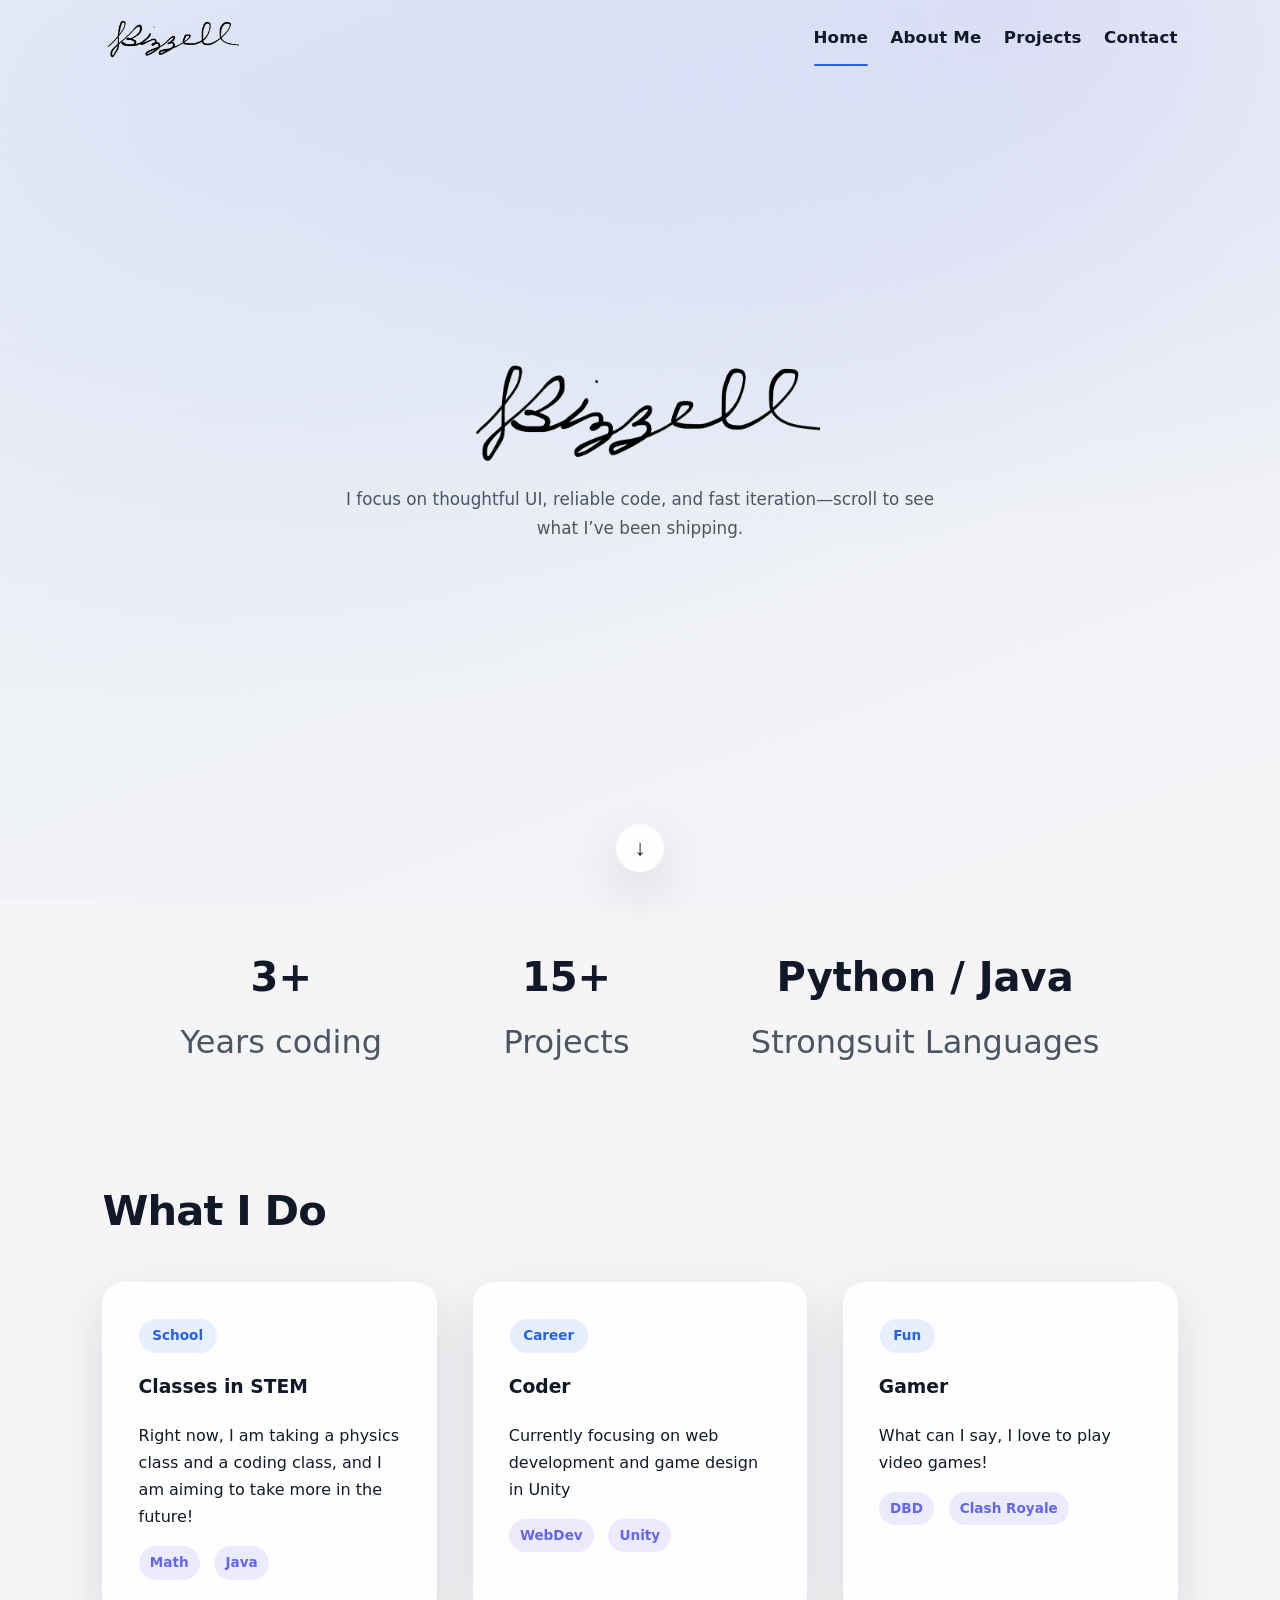
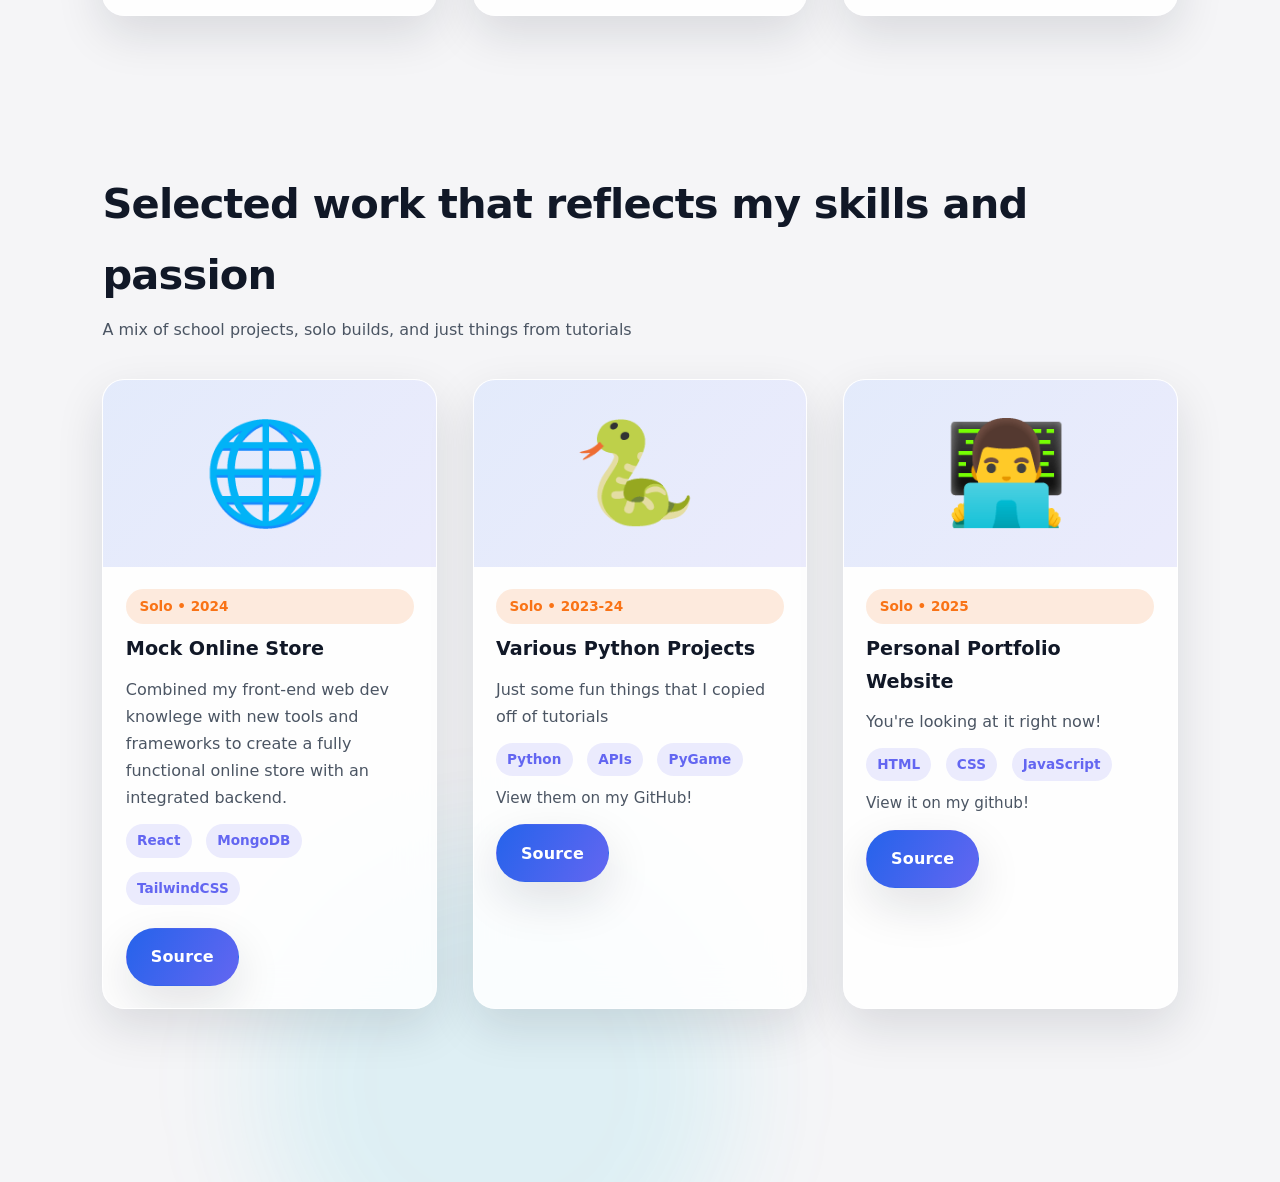
==== commit 19c38358: "Quick Update to Change Listed Age" ====
--- a/index.html
+++ b/index.html
@@ -52,7 +52,7 @@
               <div class="hero-mini-cards reveal-right">
                 <div class="mini-card with-bg-thumb reveal-up">
                   <div class="mini-card-body">
-                    <h4>16</h4>
+                    <h4>17</h4>
                     <p>Years old</p>
                   </div>
                 </div>
@@ -154,7 +154,7 @@
                     <span class="tag">MongoDB</span>
                     <span class="tag">TailwindCSS</span>
                   </div>
-                  <div class="project-meta">View it on my github!</div>
+                  <div class="project-meta"></div>
                   <div class="project-actions">
                     <a class="btn btn-primary" href="">Source</a>
                   </div>
